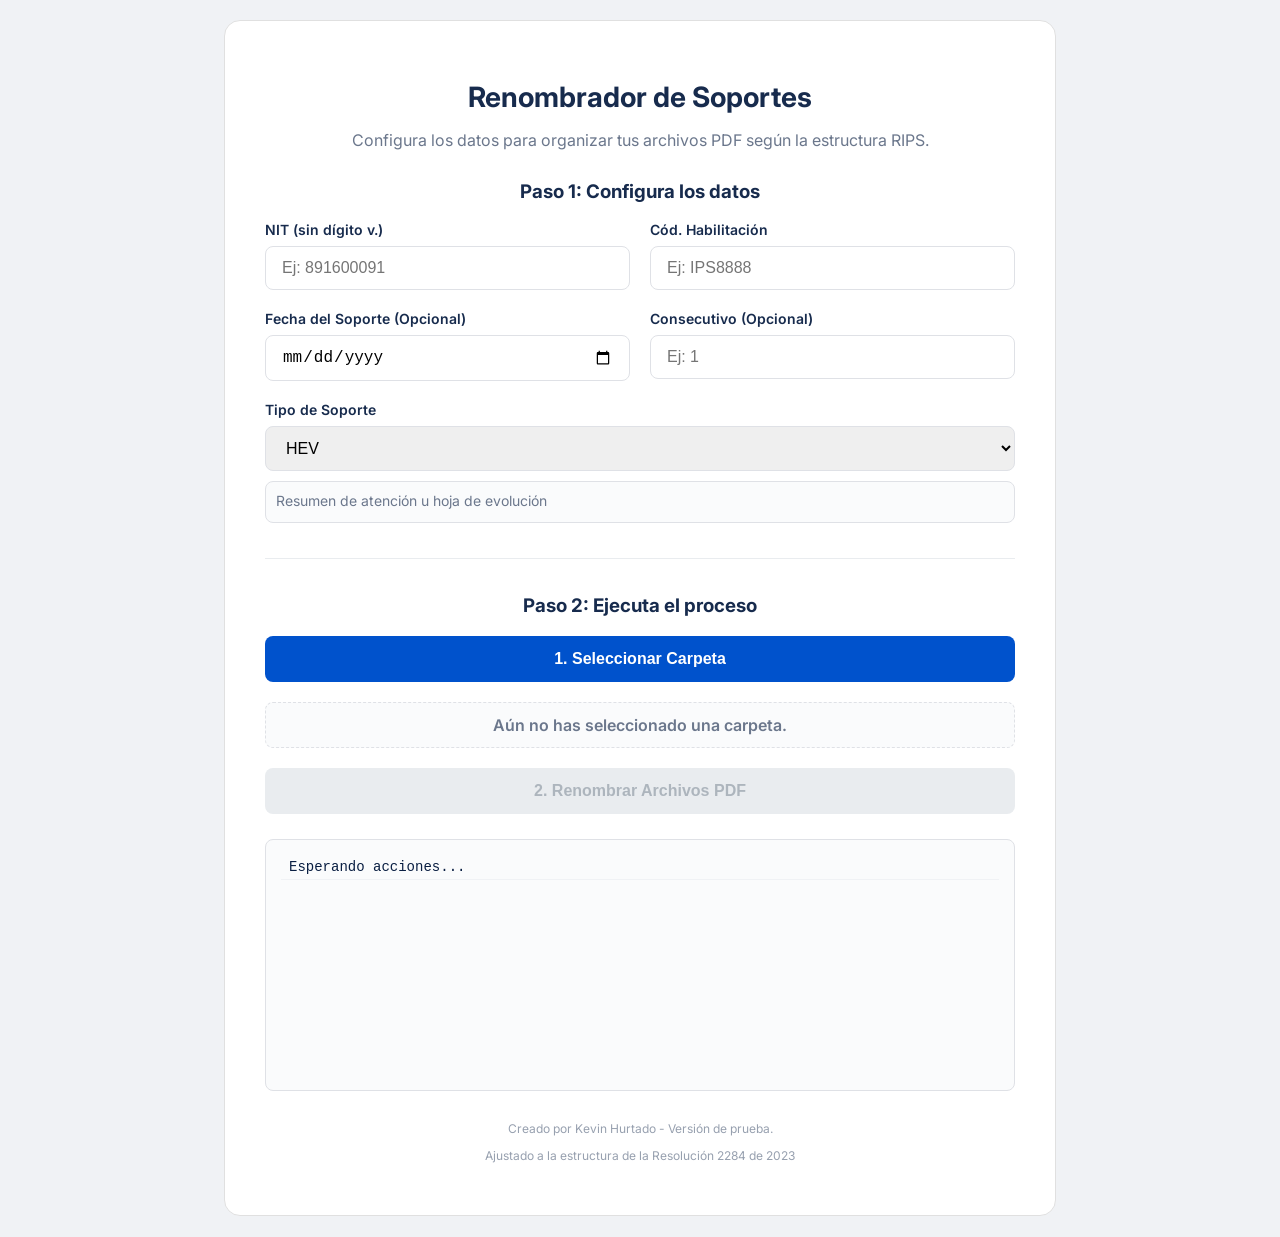
==== index.html @ 8479b492 "Update and rename renombrador-PDF.html to index.html" ====
<!DOCTYPE html>
<html lang="es">
<head>
    <meta charset="UTF-8">
    <meta name="viewport" content="width=device-width, initial-scale=1.0">
    <title>Renombrador de Soportes RIPS</title>
    <link rel="preconnect" href="https://fonts.googleapis.com">
    <link rel="preconnect" href="https://fonts.gstatic.com" crossorigin>
    <link href="https://fonts.googleapis.com/css2?family=Inter:wght@400;500;600;700&display=swap" rel="stylesheet">
    <style>
        :root {
            --bg-color: #f0f2f5;
            --container-bg: #ffffff;
            --primary-blue: #0052cc;
            --primary-blue-hover: #0041a3;
            --primary-green: #00875a;
            --primary-green-hover: #006644;
            --text-primary: #172b4d;
            --text-secondary: #6b778c;
            --border-color: #dfe1e6;
            --shadow: 0px 10px D30px -5px rgba(0, 0, 0, 0.07);
        }

        body {
            font-family: 'Inter', -apple-system, BlinkMacSystemFont, "Segoe UI", Roboto, Helvetica, Arial, sans-serif;
            background-color: var(--bg-color);
            color: var(--text-primary);
            display: flex;
            justify-content: center;
            align-items: center;
            min-height: 100vh;
            margin: 0;
            padding: 20px;
            box-sizing: border-box;
        }

        .container {
            background-color: var(--container-bg);
            padding: 40px;
            border-radius: 16px;
            box-shadow: var(--shadow);
            width: 100%;
            max-width: 750px;
            text-align: center;
            border: 1px solid #e0e0e0;
        }

        .header h1 {
            font-size: 28px;
            font-weight: 700;
            color: var(--text-primary);
            margin-bottom: 8px;
        }

        .header p {
            color: var(--text-secondary);
            margin-bottom: 30px;
            font-size: 16px;
        }

        .config-grid {
            display: grid;
            grid-template-columns: repeat(auto-fit, minmax(250px, 1fr));
            gap: 20px;
            text-align: left;
            margin-bottom: 20px;
        }

        label {
            font-weight: 600;
            margin-bottom: 8px;
            display: block;
            font-size: 14px;
        }

        .input-field, select {
            padding: 12px 16px;
            font-size: 16px;
            border-radius: 8px;
            border: 1px solid var(--border-color);
            width: 100%;
            box-sizing: border-box;
            transition: border-color 0.2s, box-shadow 0.2s;
        }

        .input-field:focus, select:focus {
            outline: none;
            border-color: var(--primary-blue);
            box-shadow: 0 0 0 3px rgba(0, 82, 204, 0.2);
        }

        /* --- Nuevo Estilo para la Descripción del Prefijo --- */
        .prefix-description {
            font-size: 14px;
            color: var(--text-secondary);
            background-color: #fafbfc;
            border: 1px solid var(--border-color);
            padding: 10px;
            border-radius: 8px;
            margin-top: 10px;
            text-align: left;
            min-height: 20px;
        }

        .button {
            padding: 14px 20px;
            font-size: 16px;
            font-weight: 600;
            border: none;
            border-radius: 8px;
            cursor: pointer;
            transition: background-color 0.2s, transform 0.1s;
            width: 100%;
            box-sizing: border-box;
        }
        
        .button:active {
            transform: scale(0.98);
        }

        .button-primary { background-color: var(--primary-blue); color: white; }
        .button-primary:hover { background-color: var(--primary-blue-hover); }
        .button-secondary { background-color: var(--primary-green); color: white; }
        .button-secondary:hover { background-color: var(--primary-green-hover); }
        .button:disabled { background-color: #e9ecef; color: #adb5bd; cursor: not-allowed; }

        #log-container {
            margin-top: 25px;
            padding: 15px;
            background-color: #fafbfc;
            border-radius: 8px;
            text-align: left;
            height: 220px;
            overflow-y: auto;
            font-family: 'SF Mono', 'Courier New', Courier, monospace;
            font-size: 14px;
            border: 1px solid var(--border-color);
        }
        
        .log-entry { padding: 4px 8px; border-bottom: 1px solid #f0f2f5; }
        .log-success { color: #006644; font-weight: 600; }
        .log-error { color: #bf2600; font-weight: 600; }
        .log-info { color: #091e42; }

        .folder-status {
            font-weight: 600;
            color: var(--text-secondary);
            margin: 20px 0;
            padding: 12px;
            border-radius: 8px;
            background-color: #fafbfc;
            border: 1px dashed var(--border-color);
            transition: all 0.3s;
        }

        hr { border: none; border-top: 1px solid #e9ecef; margin: 35px 0; }

        footer {
            margin-top: 30px;
            font-size: 12px;
            color: #97a0af;
        }
    </style>
</head>
<body>

    <div class="container">
        <header class="header">
            <h1>Renombrador de Soportes</h1>
            <p>Configura los datos para organizar tus archivos PDF según la estructura RIPS.</p>
        </header>

        <h3>Paso 1: Configura los datos</h3>
        <div class="config-grid">
            <div>
                <label for="nit-input">NIT (sin dígito v.)</label>
                <input type="text" id="nit-input" class="input-field" placeholder="Ej: 891600091">
            </div>
            <div>
                <label for="codigo-input">Cód. Habilitación</label>
                <input type="text" id="codigo-input" class="input-field" placeholder="Ej: IPS8888">
            </div>
             <div>
                <label for="fecha-input">Fecha del Soporte (Opcional)</label>
                <input type="date" id="fecha-input" class="input-field">
            </div>
            <div>
                <label for="consecutivo-input">Consecutivo (Opcional)</label>
                <input type="number" id="consecutivo-input" class="input-field" placeholder="Ej: 1" min="1">
            </div>
        </div>
        <div>
            <label for="prefix-select" style="text-align: left;">Tipo de Soporte</label>
            <select id="prefix-select">
                <option value="HEV" title="Resumen de atención u hoja de evolución">HEV</option>
                <option value="EPI" title="Epicrisis">EPI</option>
                <option value="PDX" title="Resultado de los procedimientos de apoyo diagnóstico">PDX</option>
                <option value="DQX" title="Descripción quirúrgica">DQX</option>
                <option value="RAN" title="Registro de anestesia">RAN</option>
                <option value="CRC" title="Comprobante de recibido del usuario">CRC</option>
                <option value="TAP" title="Traslado asistencial Pacientes">TAP</option>
                <option value="TNA" title="Transporte no asistencial ambulatorio de la persona">TNA</option>
                <option value="FAT" title="Factura de venta por el cobro a la aseguradora SOAT o la ADRES">FAT</option>
                <option value="FMO" title="Factura de venta del material de osteosíntesis">FMO</option>
                <option value="OPF" title="Orden o prescripción facultativa">OPF</option>
                <option value="LDP" title="Lista de precios">LDP</option>
                <option value="HAU" title="Hoja atención de urgencia">HAU</option>
                <option value="HAO" title="Hoja atención odontológica">HAO</option>
                <option value="HAM" title="Hoja de administración de medicamentos">HAM</option>
                <option value="PDE" title="Evidencia del envío del trámite respectivo">PDE</option>
            </select>
            <p id="prefix-description" class="prefix-description"></p>
        </div>

        <hr>

        <h3>Paso 2: Ejecuta el proceso</h3>
        <button id="select-folder-btn" class="button button-primary">1. Seleccionar Carpeta</button>
        <p id="folder-status" class="folder-status">Aún no has seleccionado una carpeta.</p>
        <button id="rename-btn" class="button button-secondary" disabled>2. Renombrar Archivos PDF</button>
        
        <div id="log-container">
            <div class="log-entry log-info">Esperando acciones...</div>
        </div>

        <footer>
            Creado por Kevin Hurtado - Versión de prueba.
	    <P>Ajustado a la estructura de la Resolución 2284 de 2023</p>
        </footer>
    </div>

    <script>
        const selectFolderBtn = document.getElementById('select-folder-btn');
        const renameBtn = document.getElementById('rename-btn');
        const prefixSelect = document.getElementById('prefix-select');
        const nitInput = document.getElementById('nit-input');
        const codigoInput = document.getElementById('codigo-input');
        const fechaInput = document.getElementById('fecha-input');
        const consecutivoInput = document.getElementById('consecutivo-input');
        const logContainer = document.getElementById('log-container');
        const folderStatus = document.getElementById('folder-status');
        // --- Nueva constante para la descripción ---
        const prefixDescription = document.getElementById('prefix-description');

        let directoryHandle = null;
        
        // --- Nueva función para actualizar la descripción ---
        function updateDescription() {
            const selectedOption = prefixSelect.options[prefixSelect.selectedIndex];
            prefixDescription.textContent = selectedOption.title || 'Selecciona un tipo de soporte.';
        }

        // --- Event Listeners ---
        document.addEventListener('DOMContentLoaded', updateDescription);
        prefixSelect.addEventListener('change', updateDescription);

        function logMessage(message, type = 'info') {
            const entry = document.createElement('div');
            entry.innerHTML = `[${new Date().toLocaleTimeString()}] ${message}`; // Se usa innerHTML para iconos
            entry.classList.add('log-entry', `log-${type}`);
            logContainer.appendChild(entry);
            logContainer.scrollTop = logContainer.scrollHeight;
        }

        selectFolderBtn.addEventListener('click', async () => {
            try {
                if (typeof window.showDirectoryPicker !== 'function') {
                    throw new Error('Función no soportada. Usa un navegador moderno y ejecuta desde un servidor local (localhost).');
                }
                directoryHandle = await window.showDirectoryPicker();
                const permissionStatus = await directoryHandle.requestPermission({ mode: 'readwrite' });

                if (permissionStatus === 'granted') {
                    folderStatus.textContent = `Carpeta seleccionada: "${directoryHandle.name}"`;
                    folderStatus.style.color = '#00875a';
                    folderStatus.style.borderColor = '#00875a';
                    folderStatus.style.backgroundColor = '#e6fffa';
                    renameBtn.disabled = false;
                    logMessage(`Permiso concedido para la carpeta: ${directoryHandle.name}`, 'success');
                } else {
                    throw new Error('Permiso denegado por el usuario.');
                }
            } catch (error) {
                directoryHandle = null;
                renameBtn.disabled = true;
                folderStatus.textContent = 'No se seleccionó carpeta o se denegaron los permisos.';
                folderStatus.style.color = '#bf2600';
                folderStatus.style.borderColor = '#bf2600';
                folderStatus.style.backgroundColor = '#fffae6';
                logMessage(`Error: ${error.message}`, 'error');
            }
        });

        renameBtn.addEventListener('click', async () => {
            if (!directoryHandle) {
                logMessage('Error: Debes seleccionar una carpeta primero.', 'error');
                return;
            }

            const prefix = prefixSelect.value;
            const nit = nitInput.value;
            const codigo = codigoInput.value;

            if (!prefix || !nit || !codigo) {
                logMessage('Error: Los campos NIT, Cód. Habilitación y Tipo de Soporte son obligatorios.', 'error');
                return;
            }

            const fecha = fechaInput.value;
            const fechaFormateada = fecha ? `_${fecha.replace(/-/g, '')}` : '';
            const consecutivo = consecutivoInput.value ? `_${consecutivoInput.value.padStart(3, '0')}` : '';
            const fullPrefix = `${prefix}_${nit}_${codigo}${fechaFormateada}${consecutivo}_`;
            
            renameBtn.disabled = true;
            logMessage(`Iniciando proceso con la estructura: ${fullPrefix}`, 'info');
            let filesRenamed = 0;

            try {
                for await (const entry of directoryHandle.values()) {
                    if (entry.kind === 'file' && entry.name.toLowerCase().endsWith('.pdf')) {
                        
                        if (entry.name.startsWith(prefix) && entry.name.includes(`_${nit}_`)) {
                             logMessage(`Saltando (posiblemente ya renombrado): ${entry.name}`, 'info');
                            continue;
                        }

                        const newName = `${fullPrefix}${entry.name}`;
                        
                        try {
                            const file = await entry.getFile();
                            const newFileHandle = await directoryHandle.getFileHandle(newName, { create: true });
                            const writable = await newFileHandle.createWritable();
                            await writable.write(file);
                            await writable.close();

                            await directoryHandle.removeEntry(entry.name);
                            
                            logMessage(`Éxito: '${entry.name}' -> '${newName}'`, 'success');
                            filesRenamed++;

                        } catch (fileError) {
                            logMessage(`Error al renombrar '${entry.name}': ${fileError.message}`, 'error');
                        }
                    }
                }
            } catch (error) {
                logMessage(`Ocurrió un error general: ${error.message}`, 'error');
            } finally {
                logMessage(`Proceso finalizado. Se renombraron ${filesRenamed} archivos.`, 'info');
                // --- Mensaje final para abrir la carpeta ---
                if (directoryHandle) {
                    logMessage(`<b>✅ ¡Listo! Ya puedes revisar la carpeta "${directoryHandle.name}" en tu explorador de archivos.</b>`, 'success');
                }
                renameBtn.disabled = false;
            }
        });
    </script>

</body>
</html>
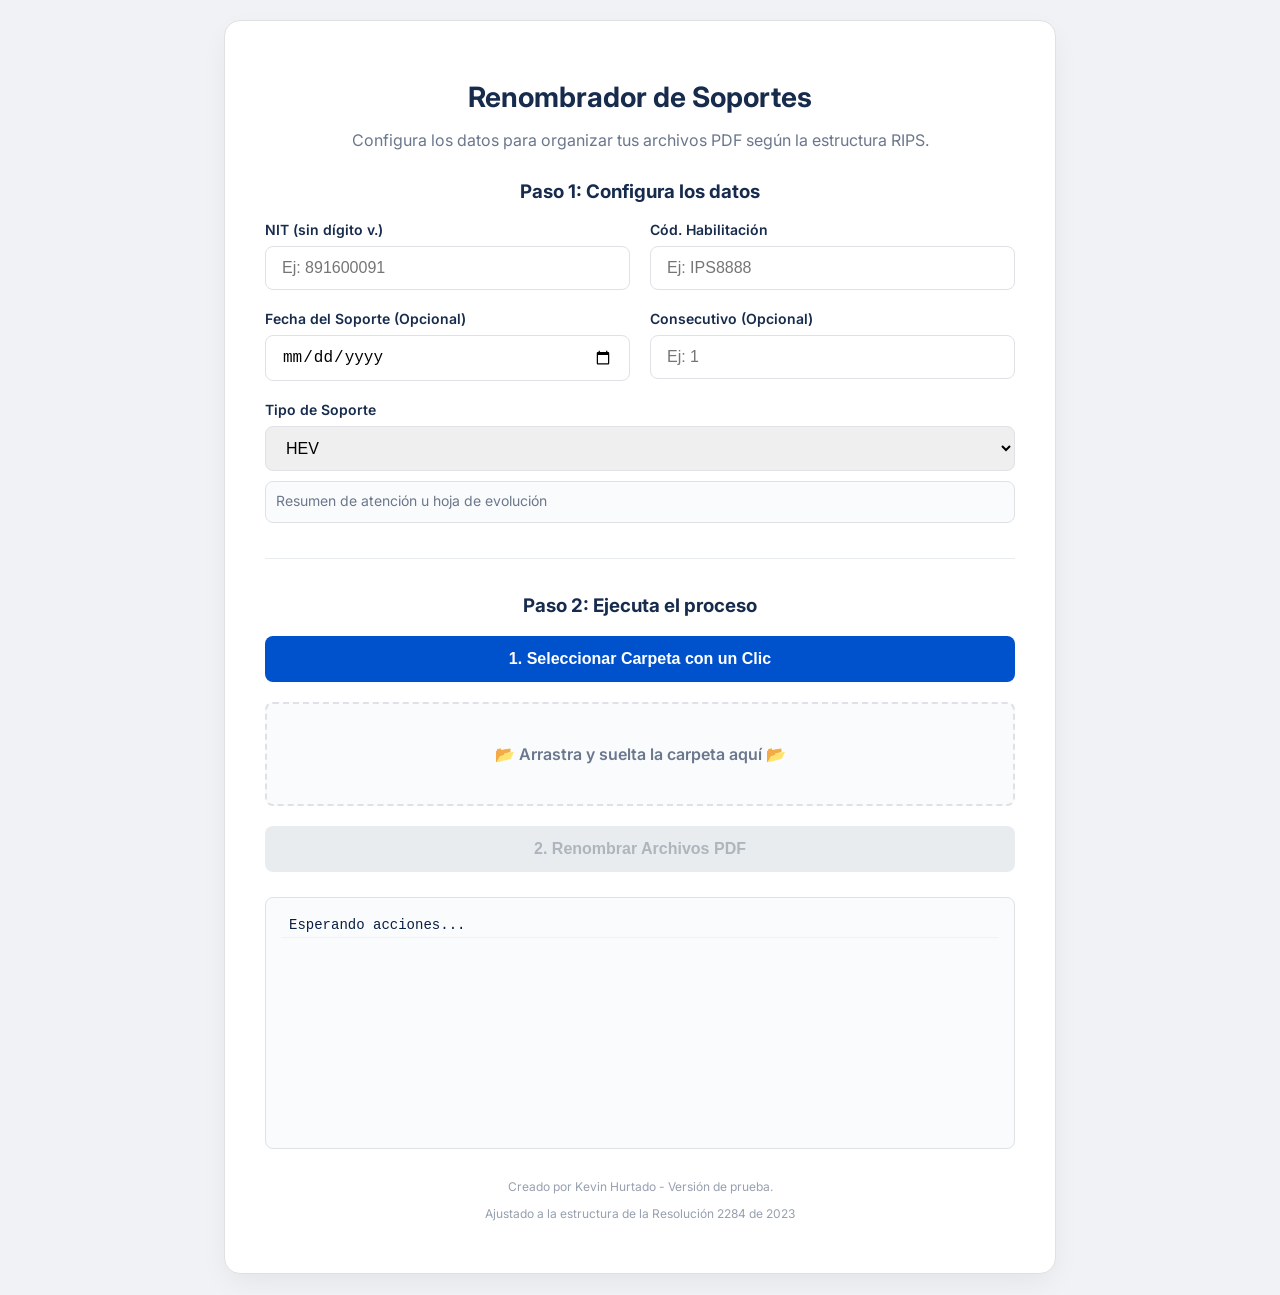
==== commit 1a270040: "Update index.html" ====
--- a/index.html
+++ b/index.html
@@ -18,7 +18,7 @@
             --text-primary: #172b4d;
             --text-secondary: #6b778c;
             --border-color: #dfe1e6;
-            --shadow: 0px 10px D30px -5px rgba(0, 0, 0, 0.07);
+            --shadow: 0px 10px 30px -5px rgba(0, 0, 0, 0.07);
         }
 
         body {
@@ -89,7 +89,6 @@
             box-shadow: 0 0 0 3px rgba(0, 82, 204, 0.2);
         }
 
-        /* --- Nuevo Estilo para la Descripción del Prefijo --- */
         .prefix-description {
             font-size: 14px;
             color: var(--text-secondary);
@@ -142,15 +141,23 @@
         .log-error { color: #bf2600; font-weight: 600; }
         .log-info { color: #091e42; }
 
-        .folder-status {
+        /* --- ✨ NUEVOS ESTILOS PARA LA ZONA DE "ARRASTRAR Y SOLTAR" --- */
+        #drop-zone {
             font-weight: 600;
             color: var(--text-secondary);
             margin: 20px 0;
-            padding: 12px;
+            padding: 40px 20px; /* Aumentamos el padding para hacerla más grande */
             border-radius: 8px;
             background-color: #fafbfc;
-            border: 1px dashed var(--border-color);
-            transition: all 0.3s;
+            border: 2px dashed var(--border-color);
+            transition: all 0.3s ease;
+            cursor: pointer;
+        }
+
+        #drop-zone.drag-over {
+            border-color: var(--primary-blue);
+            background-color: #e9f2ff;
+            color: var(--primary-blue);
         }
 
         hr { border: none; border-top: 1px solid #e9ecef; margin: 35px 0; }
@@ -215,8 +222,9 @@
         <hr>
 
         <h3>Paso 2: Ejecuta el proceso</h3>
-        <button id="select-folder-btn" class="button button-primary">1. Seleccionar Carpeta</button>
-        <p id="folder-status" class="folder-status">Aún no has seleccionado una carpeta.</p>
+        
+        <button id="select-folder-btn" class="button button-primary">1. Seleccionar Carpeta con un Clic</button>
+        <div id="drop-zone">📂 Arrastra y suelta la carpeta aquí 📂</div>
         <button id="rename-btn" class="button button-secondary" disabled>2. Renombrar Archivos PDF</button>
         
         <div id="log-container">
@@ -238,43 +246,45 @@
         const fechaInput = document.getElementById('fecha-input');
         const consecutivoInput = document.getElementById('consecutivo-input');
         const logContainer = document.getElementById('log-container');
-        const folderStatus = document.getElementById('folder-status');
-        // --- Nueva constante para la descripción ---
         const prefixDescription = document.getElementById('prefix-description');
+        
+        // --- ✨ NUEVA REFERENCIA AL ELEMENTO "DROP ZONE" ---
+        const dropZone = document.getElementById('drop-zone');
 
         let directoryHandle = null;
         
-        // --- Nueva función para actualizar la descripción ---
         function updateDescription() {
             const selectedOption = prefixSelect.options[prefixSelect.selectedIndex];
             prefixDescription.textContent = selectedOption.title || 'Selecciona un tipo de soporte.';
         }
 
-        // --- Event Listeners ---
         document.addEventListener('DOMContentLoaded', updateDescription);
         prefixSelect.addEventListener('change', updateDescription);
 
         function logMessage(message, type = 'info') {
             const entry = document.createElement('div');
-            entry.innerHTML = `[${new Date().toLocaleTimeString()}] ${message}`; // Se usa innerHTML para iconos
+            entry.innerHTML = `[${new Date().toLocaleTimeString()}] ${message}`;
             entry.classList.add('log-entry', `log-${type}`);
             logContainer.appendChild(entry);
             logContainer.scrollTop = logContainer.scrollHeight;
         }
 
-        selectFolderBtn.addEventListener('click', async () => {
+        // --- ✨ FUNCIÓN REFACTORIZADA PARA MANEJAR LA CARPETA SELECCIONADA ---
+        // Esta función ahora centraliza la lógica, sin importar si la carpeta
+        // vino de un clic o de arrastrar y soltar.
+        async function handleDirectorySelection(handle) {
             try {
-                if (typeof window.showDirectoryPicker !== 'function') {
-                    throw new Error('Función no soportada. Usa un navegador moderno y ejecuta desde un servidor local (localhost).');
-                }
-                directoryHandle = await window.showDirectoryPicker();
+                if (!handle || handle.kind !== 'directory') {
+                    throw new Error('El elemento seleccionado no es una carpeta válida.');
+                }
+                directoryHandle = handle;
                 const permissionStatus = await directoryHandle.requestPermission({ mode: 'readwrite' });
 
                 if (permissionStatus === 'granted') {
-                    folderStatus.textContent = `Carpeta seleccionada: "${directoryHandle.name}"`;
-                    folderStatus.style.color = '#00875a';
-                    folderStatus.style.borderColor = '#00875a';
-                    folderStatus.style.backgroundColor = '#e6fffa';
+                    dropZone.textContent = `Carpeta seleccionada: "${directoryHandle.name}"`;
+                    dropZone.style.color = '#00875a';
+                    dropZone.style.borderColor = '#00875a';
+                    dropZone.style.backgroundColor = '#e6fffa';
                     renameBtn.disabled = false;
                     logMessage(`Permiso concedido para la carpeta: ${directoryHandle.name}`, 'success');
                 } else {
@@ -283,14 +293,64 @@
             } catch (error) {
                 directoryHandle = null;
                 renameBtn.disabled = true;
-                folderStatus.textContent = 'No se seleccionó carpeta o se denegaron los permisos.';
-                folderStatus.style.color = '#bf2600';
-                folderStatus.style.borderColor = '#bf2600';
-                folderStatus.style.backgroundColor = '#fffae6';
+                dropZone.textContent = '❌ Error: No se pudo procesar la carpeta.';
+                dropZone.style.color = '#bf2600';
+                dropZone.style.borderColor = '#bf2600';
+                dropZone.style.backgroundColor = '#fffae6';
                 logMessage(`Error: ${error.message}`, 'error');
             }
+        }
+
+        // --- Event Listener para el botón de selección (simplificado) ---
+        selectFolderBtn.addEventListener('click', async () => {
+            try {
+                if (typeof window.showDirectoryPicker !== 'function') {
+                    throw new Error('Función no soportada. Usa un navegador moderno.');
+                }
+                const handle = await window.showDirectoryPicker();
+                await handleDirectorySelection(handle); // Llama a la nueva función centralizada
+            } catch (error) {
+                // El usuario cerró la ventana de selección, no es un error grave.
+                if (error.name !== 'AbortError') {
+                    logMessage(`Error al seleccionar carpeta: ${error.message}`, 'error');
+                }
+            }
         });
 
+        // --- ✨ NUEVOS EVENT LISTENERS PARA "DRAG AND DROP" ---
+        
+        // 1. Previene el comportamiento por defecto del navegador al arrastrar algo sobre la zona.
+        dropZone.addEventListener('dragover', (event) => {
+            event.preventDefault();
+            dropZone.classList.add('drag-over');
+        });
+
+        // 2. Remueve el estilo visual cuando el elemento arrastrado sale de la zona.
+        dropZone.addEventListener('dragleave', () => {
+            dropZone.classList.remove('drag-over');
+        });
+
+        // 3. El evento principal: se dispara cuando el usuario suelta la carpeta.
+        dropZone.addEventListener('drop', async (event) => {
+            event.preventDefault();
+            dropZone.classList.remove('drag-over');
+            
+            // DataTransferItemList contiene los archivos/carpetas arrastrados
+            const items = event.dataTransfer.items;
+            if (items && items.length > 0) {
+                // Buscamos el primer elemento que sea una carpeta
+                for (const item of items) {
+                    const handle = await item.getAsFileSystemHandle();
+                    if (handle && handle.kind === 'directory') {
+                        await handleDirectorySelection(handle); // Usamos la misma función centralizada
+                        return; // Salimos del bucle una vez encontrada la carpeta
+                    }
+                }
+                 logMessage('Error: Por favor, arrastra solo una carpeta, no archivos.', 'error');
+            }
+        });
+
+        // --- El resto del código para renombrar permanece igual ---
         renameBtn.addEventListener('click', async () => {
             if (!directoryHandle) {
                 logMessage('Error: Debes seleccionar una carpeta primero.', 'error');
@@ -347,7 +407,6 @@
                 logMessage(`Ocurrió un error general: ${error.message}`, 'error');
             } finally {
                 logMessage(`Proceso finalizado. Se renombraron ${filesRenamed} archivos.`, 'info');
-                // --- Mensaje final para abrir la carpeta ---
                 if (directoryHandle) {
                     logMessage(`<b>✅ ¡Listo! Ya puedes revisar la carpeta "${directoryHandle.name}" en tu explorador de archivos.</b>`, 'success');
                 }
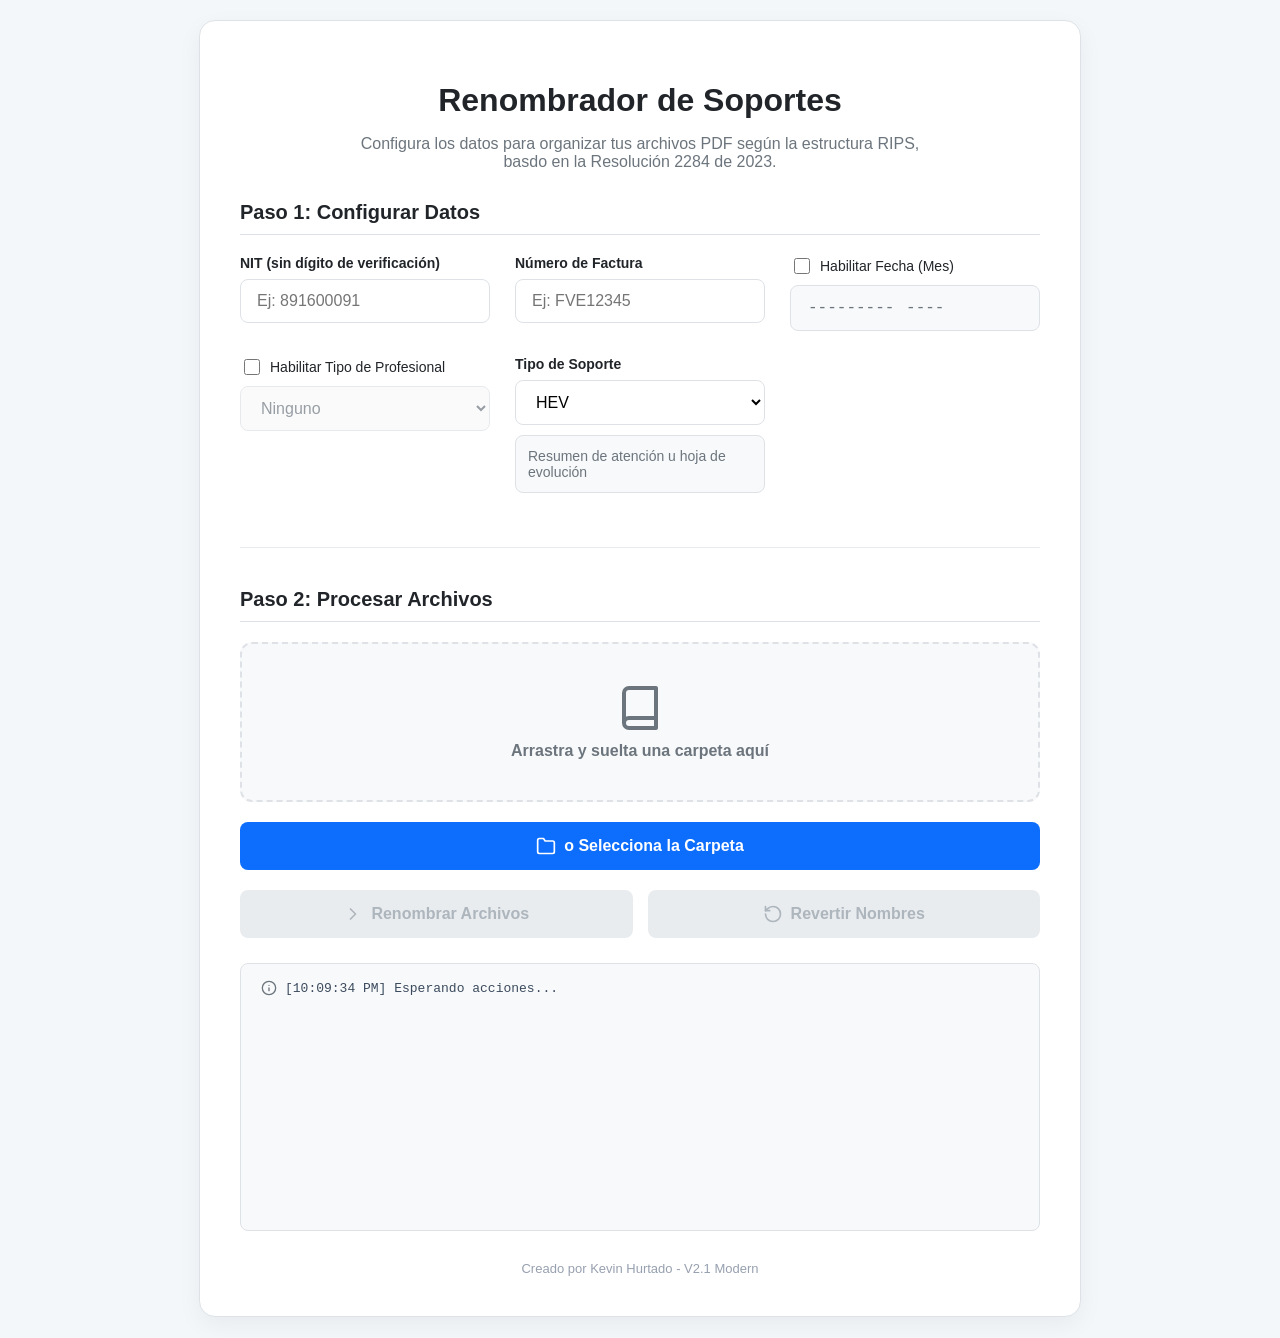
==== commit c3f64aa7: "Update and rename index.HTML to index.html" ====
--- a/index.html
+++ b/index.html
@@ -3,26 +3,26 @@
 <head>
     <meta charset="UTF-8">
     <meta name="viewport" content="width=device-width, initial-scale=1.0">
-    <title>Renombrador de Soportes RIPS</title>
-    <link rel="preconnect" href="https://fonts.googleapis.com">
-    <link rel="preconnect" href="https://fonts.gstatic.com" crossorigin>
-    <link href="https://fonts.googleapis.com/css2?family=Inter:wght@400;500;600;700&display=swap" rel="stylesheet">
+    <title>Renombrador y Reversor de Soportes RIPS</title>
     <style>
         :root {
-            --bg-color: #f0f2f5;
+            --bg-color: #f4f7fa;
             --container-bg: #ffffff;
-            --primary-blue: #0052cc;
-            --primary-blue-hover: #0041a3;
-            --primary-green: #00875a;
-            --primary-green-hover: #006644;
-            --text-primary: #172b4d;
-            --text-secondary: #6b778c;
-            --border-color: #dfe1e6;
-            --shadow: 0px 10px 30px -5px rgba(0, 0, 0, 0.07);
+            --primary-blue: #0d6efd;
+            --primary-blue-hover: #0b5ed7;
+            --primary-green: #198754;
+            --primary-green-hover: #157347;
+            --primary-red: #dc3545;
+            --primary-red-hover: #bb2d3b;
+            --text-primary: #212529;
+            --text-secondary: #6c757d;
+            --border-color: #dee2e6;
+            --shadow: 0px 8px 24px rgba(0, 0, 0, 0.05);
+            --font-family: -apple-system, BlinkMacSystemFont, "Segoe UI", Roboto, Helvetica, Arial, sans-serif;
         }
 
         body {
-            font-family: 'Inter', -apple-system, BlinkMacSystemFont, "Segoe UI", Roboto, Helvetica, Arial, sans-serif;
+            font-family: var(--font-family);
             background-color: var(--bg-color);
             color: var(--text-primary);
             display: flex;
@@ -32,6 +32,8 @@
             margin: 0;
             padding: 20px;
             box-sizing: border-box;
+            -webkit-font-smoothing: antialiased;
+            -moz-osx-font-smoothing: grayscale;
         }
 
         .container {
@@ -40,38 +42,34 @@
             border-radius: 16px;
             box-shadow: var(--shadow);
             width: 100%;
-            max-width: 750px;
-            text-align: center;
-            border: 1px solid #e0e0e0;
-        }
-
-        .header h1 {
-            font-size: 28px;
-            font-weight: 700;
-            color: var(--text-primary);
-            margin-bottom: 8px;
-        }
-
-        .header p {
-            color: var(--text-secondary);
-            margin-bottom: 30px;
-            font-size: 16px;
+            max-width: 800px;
+            border: 1px solid var(--border-color);
+        }
+
+        .header { text-align: center; margin-bottom: 30px; }
+        .header h1 { font-size: 32px; font-weight: 700; color: var(--text-primary); margin-bottom: 8px; }
+        .header p { color: var(--text-secondary); margin-bottom: 0; font-size: 16px; max-width: 600px; margin-left: auto; margin-right: auto; }
+        
+        .section-title {
+            font-size: 20px;
+            font-weight: 600;
+            margin-bottom: 20px;
+            text-align: left;
+            border-bottom: 1px solid var(--border-color);
+            padding-bottom: 10px;
         }
 
         .config-grid {
             display: grid;
             grid-template-columns: repeat(auto-fit, minmax(250px, 1fr));
-            gap: 20px;
+            gap: 25px;
             text-align: left;
-            margin-bottom: 20px;
-        }
-
-        label {
-            font-weight: 600;
-            margin-bottom: 8px;
-            display: block;
-            font-size: 14px;
-        }
+            margin-bottom: 25px;
+        }
+
+        label { font-weight: 600; margin-bottom: 8px; display: block; font-size: 14px; }
+        .checkbox-label { display: flex; align-items: center; font-weight: 500; margin-bottom: 8px; cursor: pointer; }
+        .checkbox-label input { margin-right: 10px; width: 16px; height: 16px; }
 
         .input-field, select {
             padding: 12px 16px;
@@ -81,92 +79,72 @@
             width: 100%;
             box-sizing: border-box;
             transition: border-color 0.2s, box-shadow 0.2s;
+            background-color: #fff;
         }
 
         .input-field:focus, select:focus {
             outline: none;
             border-color: var(--primary-blue);
-            box-shadow: 0 0 0 3px rgba(0, 82, 204, 0.2);
-        }
+            box-shadow: 0 0 0 4px rgba(13, 110, 253, 0.15);
+        }
+        
+        input:disabled, select:disabled { background-color: #f8f9fa; cursor: not-allowed; color: var(--text-secondary); }
 
         .prefix-description {
-            font-size: 14px;
-            color: var(--text-secondary);
-            background-color: #fafbfc;
-            border: 1px solid var(--border-color);
-            padding: 10px;
-            border-radius: 8px;
-            margin-top: 10px;
-            text-align: left;
-            min-height: 20px;
-        }
-
+            font-size: 14px; color: var(--text-secondary); background-color: #f8f9fa;
+            border: 1px solid var(--border-color); padding: 12px; border-radius: 8px;
+            margin-top: 10px; text-align: left; min-height: 20px;
+        }
+
+        .button-group { display: grid; grid-template-columns: 1fr 1fr; gap: 15px; margin-top: 20px; }
         .button {
-            padding: 14px 20px;
-            font-size: 16px;
-            font-weight: 600;
-            border: none;
-            border-radius: 8px;
-            cursor: pointer;
-            transition: background-color 0.2s, transform 0.1s;
-            width: 100%;
-            box-sizing: border-box;
-        }
-        
-        .button:active {
-            transform: scale(0.98);
-        }
-
+            display: inline-flex;
+            align-items: center;
+            justify-content: center;
+            gap: 8px;
+            padding: 14px 20px; font-size: 16px; font-weight: 600; border: none;
+            border-radius: 8px; cursor: pointer; transition: all 0.2s ease-in-out;
+            width: 100%; box-sizing: border-box;
+        }
+        .button:active { transform: scale(0.97); }
         .button-primary { background-color: var(--primary-blue); color: white; }
-        .button-primary:hover { background-color: var(--primary-blue-hover); }
+        .button-primary:hover { background-color: var(--primary-blue-hover); box-shadow: 0 4px 12px rgba(13, 110, 253, 0.2); }
         .button-secondary { background-color: var(--primary-green); color: white; }
-        .button-secondary:hover { background-color: var(--primary-green-hover); }
-        .button:disabled { background-color: #e9ecef; color: #adb5bd; cursor: not-allowed; }
+        .button-secondary:hover { background-color: var(--primary-green-hover); box-shadow: 0 4px 12px rgba(25, 135, 84, 0.2); }
+        .button-danger { background-color: var(--primary-red); color: white; }
+        .button-danger:hover { background-color: var(--primary-red-hover); box-shadow: 0 4px 12px rgba(220, 53, 69, 0.2); }
+        .button:disabled { background-color: #e9ecef; color: #adb5bd; cursor: not-allowed; box-shadow: none; }
+        .button svg { width: 20px; height: 20px; }
 
         #log-container {
-            margin-top: 25px;
-            padding: 15px;
-            background-color: #fafbfc;
-            border-radius: 8px;
-            text-align: left;
-            height: 220px;
-            overflow-y: auto;
-            font-family: 'SF Mono', 'Courier New', Courier, monospace;
-            font-size: 14px;
-            border: 1px solid var(--border-color);
-        }
-        
-        .log-entry { padding: 4px 8px; border-bottom: 1px solid #f0f2f5; }
-        .log-success { color: #006644; font-weight: 600; }
-        .log-error { color: #bf2600; font-weight: 600; }
-        .log-info { color: #091e42; }
-
-        /* --- ✨ NUEVOS ESTILOS PARA LA ZONA DE "ARRASTRAR Y SOLTAR" --- */
+            margin-top: 25px; padding: 8px; background-color: #f8f9fa; border-radius: 8px;
+            text-align: left; height: 250px; overflow-y: auto; font-family: 'SF Mono', 'Courier New', monospace;
+            font-size: 13px; border: 1px solid var(--border-color);
+        }
+        
+        .log-entry { 
+            display: flex; align-items: center; gap: 8px;
+            padding: 8px 12px; border-bottom: 1px solid #e9ecef; 
+        }
+        .log-entry:last-child { border-bottom: none; }
+        .log-icon { width: 16px; height: 16px; flex-shrink: 0; }
+        .log-success { color: #146c43; }
+        .log-error { color: #b02a37; }
+        .log-info { color: #3b4a5d; }
+
         #drop-zone {
-            font-weight: 600;
-            color: var(--text-secondary);
-            margin: 20px 0;
-            padding: 40px 20px; /* Aumentamos el padding para hacerla más grande */
-            border-radius: 8px;
-            background-color: #fafbfc;
-            border: 2px dashed var(--border-color);
-            transition: all 0.3s ease;
-            cursor: pointer;
-        }
-
-        #drop-zone.drag-over {
-            border-color: var(--primary-blue);
-            background-color: #e9f2ff;
-            color: var(--primary-blue);
-        }
-
-        hr { border: none; border-top: 1px solid #e9ecef; margin: 35px 0; }
-
-        footer {
-            margin-top: 30px;
-            font-size: 12px;
-            color: #97a0af;
-        }
+            display: flex; flex-direction: column; align-items: center; justify-content: center; gap: 10px;
+            font-weight: 600; color: var(--text-secondary); margin: 20px 0; padding: 40px 20px;
+            border-radius: 12px; background-color: #f8f9fa; border: 2px dashed var(--border-color);
+            transition: all 0.3s ease; cursor: pointer; text-align: center;
+        }
+        #drop-zone.drag-over { border-color: var(--primary-blue); background-color: #e9f2ff; color: var(--primary-blue); }
+        #drop-zone svg { width: 48px; height: 48px; transition: transform 0.3s ease; }
+        #drop-zone.drag-over svg { transform: scale(1.1); }
+        .drop-zone-success { border-color: var(--primary-green) !important; color: var(--primary-green) !important; background-color: #e8f3ee !important; }
+
+        hr { border: none; border-top: 1px solid #e9ecef; margin: 40px 0; }
+        footer { margin-top: 30px; font-size: 13px; color: #97a0af; text-align: center; }
     </style>
 </head>
 <body>
@@ -174,245 +152,287 @@
     <div class="container">
         <header class="header">
             <h1>Renombrador de Soportes</h1>
-            <p>Configura los datos para organizar tus archivos PDF según la estructura RIPS.</p>
+            <p>Configura los datos para organizar tus archivos PDF según la estructura RIPS, basdo en la Resolución 2284 de 2023.</p>
         </header>
 
-        <h3>Paso 1: Configura los datos</h3>
+        <h3 class="section-title">Paso 1: Configurar Datos</h3>
         <div class="config-grid">
             <div>
-                <label for="nit-input">NIT (sin dígito v.)</label>
+                <label for="nit-input">NIT (sin dígito de verificación)</label>
                 <input type="text" id="nit-input" class="input-field" placeholder="Ej: 891600091">
             </div>
             <div>
-                <label for="codigo-input">Cód. Habilitación</label>
-                <input type="text" id="codigo-input" class="input-field" placeholder="Ej: IPS8888">
+                <label for="codigo-input">Número de Factura</label>
+                <input type="text" id="codigo-input" class="input-field" placeholder="Ej: FVE12345">
             </div>
              <div>
-                <label for="fecha-input">Fecha del Soporte (Opcional)</label>
-                <input type="date" id="fecha-input" class="input-field">
+                <label class="checkbox-label">
+                    <input type="checkbox" id="enable-fecha-checkbox"> Habilitar Fecha (Mes)
+                </label>
+                <input type="month" id="fecha-input" class="input-field" disabled>
             </div>
             <div>
-                <label for="consecutivo-input">Consecutivo (Opcional)</label>
-                <input type="number" id="consecutivo-input" class="input-field" placeholder="Ej: 1" min="1">
+                <label class="checkbox-label">
+                    <input type="checkbox" id="enable-profesional-checkbox"> Habilitar Tipo de Profesional
+                </label>
+                <select id="tipo-profesional-input" class="input-field" disabled>
+                    <option value="">Ninguno</option>
+                    <option value="MED">MED (Médico)</option>
+                    <option value="ENF">ENF (Enfermera)</option>
+                    <option value="PED">PED (Pediatría)</option>
+                </select>
+            </div>
+            <div>
+                <label for="prefix-select">Tipo de Soporte</label>
+                <select id="prefix-select" class="input-field">
+                    <option value="HEV" title="Resumen de atención u hoja de evolución">HEV</option>
+                    <option value="EPI" title="Epicrisis">EPI</option>
+                    <option value="PDX" title="Resultado de los procedimientos de apoyo diagnóstico">PDX</option>
+                    <option value="DQX" title="Descripción quirúrgica">DQX</option>
+                    <option value="RAN" title="Registro de anestesia">RAN</option>
+                    <option value="CRC" title="Comprobante de recibido del usuario">CRC</option>
+                    <option value="TAP" title="Traslado asistencial Pacientes">TAP</option>
+                    <option value="TNA" title="Transporte no asistencial ambulatorio de la persona">TNA</option>
+                    <option value="FAT" title="Factura de venta por el cobro a la aseguradora SOAT o la ADRES">FAT</option>
+                    <option value="FMO" title="Factura de venta del material de osteosíntesis">FMO</option>
+                    <option value="OPF" title="Orden o prescripción facultativa">OPF</option>
+                    <option value="LDP" title="Lista de precios">LDP</option>
+                    <option value="HAU" title="Hoja atención de urgencia">HAU</option>
+                    <option value="HAO" title="Hoja atención odontológica">HAO</option>
+                    <option value="HAM" title="Hoja de administración de medicamentos">HAM</option>
+                    <option value="PDE" title="Evidencia del envío del trámite respectivo">PDE</option>
+                </select>
+                <p id="prefix-description" class="prefix-description"></p>
             </div>
         </div>
-        <div>
-            <label for="prefix-select" style="text-align: left;">Tipo de Soporte</label>
-            <select id="prefix-select">
-                <option value="HEV" title="Resumen de atención u hoja de evolución">HEV</option>
-                <option value="EPI" title="Epicrisis">EPI</option>
-                <option value="PDX" title="Resultado de los procedimientos de apoyo diagnóstico">PDX</option>
-                <option value="DQX" title="Descripción quirúrgica">DQX</option>
-                <option value="RAN" title="Registro de anestesia">RAN</option>
-                <option value="CRC" title="Comprobante de recibido del usuario">CRC</option>
-                <option value="TAP" title="Traslado asistencial Pacientes">TAP</option>
-                <option value="TNA" title="Transporte no asistencial ambulatorio de la persona">TNA</option>
-                <option value="FAT" title="Factura de venta por el cobro a la aseguradora SOAT o la ADRES">FAT</option>
-                <option value="FMO" title="Factura de venta del material de osteosíntesis">FMO</option>
-                <option value="OPF" title="Orden o prescripción facultativa">OPF</option>
-                <option value="LDP" title="Lista de precios">LDP</option>
-                <option value="HAU" title="Hoja atención de urgencia">HAU</option>
-                <option value="HAO" title="Hoja atención odontológica">HAO</option>
-                <option value="HAM" title="Hoja de administración de medicamentos">HAM</option>
-                <option value="PDE" title="Evidencia del envío del trámite respectivo">PDE</option>
-            </select>
-            <p id="prefix-description" class="prefix-description"></p>
+
+        <hr>
+
+        <h3 class="section-title">Paso 2: Procesar Archivos</h3>
+        
+        <div id="drop-zone">
+            <svg xmlns="http://www.w3.org/2000/svg" width="24" height="24" viewBox="0 0 24 24" fill="none" stroke="currentColor" stroke-width="2" stroke-linecap="round" stroke-linejoin="round"><path d="M4 19.5v-15A2.5 2.5 0 0 1 6.5 2H20v20H6.5a2.5 2.5 0 0 1 0-5H20"></path></svg>
+            <span id="drop-zone-text">Arrastra y suelta una carpeta aquí</span>
         </div>
-
-        <hr>
-
-        <h3>Paso 2: Ejecuta el proceso</h3>
-        
-        <button id="select-folder-btn" class="button button-primary">1. Seleccionar Carpeta con un Clic</button>
-        <div id="drop-zone">📂 Arrastra y suelta la carpeta aquí 📂</div>
-        <button id="rename-btn" class="button button-secondary" disabled>2. Renombrar Archivos PDF</button>
-        
-        <div id="log-container">
-            <div class="log-entry log-info">Esperando acciones...</div>
+        
+        <button id="select-folder-btn" class="button button-primary">
+            <svg xmlns="http://www.w3.org/2000/svg" width="24" height="24" viewBox="0 0 24 24" fill="none" stroke="currentColor" stroke-width="2" stroke-linecap="round" stroke-linejoin="round"><path d="M22 19a2 2 0 0 1-2 2H4a2 2 0 0 1-2-2V5a2 2 0 0 1 2-2h5l2 3h9a2 2 0 0 1 2 2z"></path></svg>
+            o Selecciona la Carpeta
+        </button>
+        
+        <div class="button-group">
+            <button id="rename-btn" class="button button-secondary" disabled>
+                <svg xmlns="http://www.w3.org/2000/svg" width="24" height="24" viewBox="0 0 24 24" fill="none" stroke="currentColor" stroke-width="2" stroke-linecap="round" stroke-linejoin="round"><path d="m9 18 6-6-6-6"></path></svg>
+                Renombrar Archivos
+            </button>
+            <button id="revert-btn" class="button button-danger" disabled>
+                <svg xmlns="http://www.w3.org/2000/svg" width="24" height="24" viewBox="0 0 24 24" fill="none" stroke="currentColor" stroke-width="2" stroke-linecap="round" stroke-linejoin="round"><path d="M3 12a9 9 0 1 0 9-9 9.75 9.75 0 0 0-6.74 2.74L3 8"></path><path d="M3 3v5h5"></path></svg>
+                Revertir Nombres
+            </button>
         </div>
+        
+        <div id="log-container"></div>
 
         <footer>
-            Creado por Kevin Hurtado - Versión de prueba.
-	    <P>Ajustado a la estructura de la Resolución 2284 de 2023</p>
+            Creado por Kevin Hurtado - V2.1 Modern
         </footer>
     </div>
 
     <script>
         const selectFolderBtn = document.getElementById('select-folder-btn');
         const renameBtn = document.getElementById('rename-btn');
+        const revertBtn = document.getElementById('revert-btn');
         const prefixSelect = document.getElementById('prefix-select');
         const nitInput = document.getElementById('nit-input');
         const codigoInput = document.getElementById('codigo-input');
         const fechaInput = document.getElementById('fecha-input');
-        const consecutivoInput = document.getElementById('consecutivo-input');
+        const tipoProfesionalInput = document.getElementById('tipo-profesional-input');
         const logContainer = document.getElementById('log-container');
         const prefixDescription = document.getElementById('prefix-description');
-        
-        // --- ✨ NUEVA REFERENCIA AL ELEMENTO "DROP ZONE" ---
         const dropZone = document.getElementById('drop-zone');
+        const dropZoneText = document.getElementById('drop-zone-text');
+        const enableFechaCheckbox = document.getElementById('enable-fecha-checkbox');
+        const enableProfesionalCheckbox = document.getElementById('enable-profesional-checkbox');
 
         let directoryHandle = null;
-        
+
+        const ICONS = {
+            success: `<svg class="log-icon" xmlns="http://www.w3.org/2000/svg" width="24" height="24" viewBox="0 0 24 24" fill="none" stroke="#198754" stroke-width="2" stroke-linecap="round" stroke-linejoin="round"><path d="M22 11.08V12a10 10 0 1 1-5.93-9.14"></path><polyline points="22 4 12 14.01 9 11.01"></polyline></svg>`,
+            error: `<svg class="log-icon" xmlns="http://www.w3.org/2000/svg" width="24" height="24" viewBox="0 0 24 24" fill="none" stroke="#dc3545" stroke-width="2" stroke-linecap="round" stroke-linejoin="round"><circle cx="12" cy="12" r="10"></circle><line x1="12" y1="8" x2="12" y2="12"></line><line x1="12" y1="16" x2="12.01" y2="16"></line></svg>`,
+            info: `<svg class="log-icon" xmlns="http://www.w3.org/2000/svg" width="24" height="24" viewBox="0 0 24 24" fill="none" stroke="#6c757d" stroke-width="2" stroke-linecap="round" stroke-linejoin="round"><circle cx="12" cy="12" r="10"></circle><line x1="12" y1="16" x2="12" y2="12"></line><line x1="12" y1="8" x2="12.01" y2="8"></line></svg>`
+        };
+
+        document.addEventListener('DOMContentLoaded', () => {
+            updateDescription();
+            const savedNIT = localStorage.getItem('savedRipsNIT');
+            if (savedNIT) {
+                nitInput.value = savedNIT;
+                logMessage('NIT cargado desde la sesión anterior.', 'info');
+            } else {
+                logMessage('Esperando acciones...', 'info');
+            }
+        });
+
+        nitInput.addEventListener('input', () => localStorage.setItem('savedRipsNIT', nitInput.value));
+        prefixSelect.addEventListener('change', updateDescription);
+
+        enableFechaCheckbox.addEventListener('change', function() {
+            fechaInput.disabled = !this.checked;
+            if (!this.checked) fechaInput.value = '';
+        });
+
+        enableProfesionalCheckbox.addEventListener('change', function() {
+            tipoProfesionalInput.disabled = !this.checked;
+            if (!this.checked) tipoProfesionalInput.value = '';
+        });
+
         function updateDescription() {
             const selectedOption = prefixSelect.options[prefixSelect.selectedIndex];
             prefixDescription.textContent = selectedOption.title || 'Selecciona un tipo de soporte.';
         }
 
-        document.addEventListener('DOMContentLoaded', updateDescription);
-        prefixSelect.addEventListener('change', updateDescription);
-
         function logMessage(message, type = 'info') {
             const entry = document.createElement('div');
-            entry.innerHTML = `[${new Date().toLocaleTimeString()}] ${message}`;
             entry.classList.add('log-entry', `log-${type}`);
+            entry.innerHTML = `${ICONS[type]} <span>[${new Date().toLocaleTimeString()}] ${message}</span>`;
             logContainer.appendChild(entry);
             logContainer.scrollTop = logContainer.scrollHeight;
         }
 
-        // --- ✨ FUNCIÓN REFACTORIZADA PARA MANEJAR LA CARPETA SELECCIONADA ---
-        // Esta función ahora centraliza la lógica, sin importar si la carpeta
-        // vino de un clic o de arrastrar y soltar.
         async function handleDirectorySelection(handle) {
             try {
-                if (!handle || handle.kind !== 'directory') {
-                    throw new Error('El elemento seleccionado no es una carpeta válida.');
-                }
                 directoryHandle = handle;
                 const permissionStatus = await directoryHandle.requestPermission({ mode: 'readwrite' });
-
                 if (permissionStatus === 'granted') {
-                    dropZone.textContent = `Carpeta seleccionada: "${directoryHandle.name}"`;
-                    dropZone.style.color = '#00875a';
-                    dropZone.style.borderColor = '#00875a';
-                    dropZone.style.backgroundColor = '#e6fffa';
+                    dropZoneText.textContent = `Carpeta: "${directoryHandle.name}"`;
+                    dropZone.classList.add('drop-zone-success');
                     renameBtn.disabled = false;
+                    revertBtn.disabled = false;
                     logMessage(`Permiso concedido para la carpeta: ${directoryHandle.name}`, 'success');
-                } else {
-                    throw new Error('Permiso denegado por el usuario.');
-                }
+                } else { throw new Error('Permiso de acceso a la carpeta denegado.'); }
             } catch (error) {
                 directoryHandle = null;
                 renameBtn.disabled = true;
-                dropZone.textContent = '❌ Error: No se pudo procesar la carpeta.';
-                dropZone.style.color = '#bf2600';
-                dropZone.style.borderColor = '#bf2600';
-                dropZone.style.backgroundColor = '#fffae6';
+                revertBtn.disabled = true;
+                dropZoneText.textContent = 'Error al procesar la carpeta.';
+                dropZone.classList.remove('drop-zone-success');
                 logMessage(`Error: ${error.message}`, 'error');
             }
         }
 
-        // --- Event Listener para el botón de selección (simplificado) ---
         selectFolderBtn.addEventListener('click', async () => {
             try {
-                if (typeof window.showDirectoryPicker !== 'function') {
-                    throw new Error('Función no soportada. Usa un navegador moderno.');
-                }
-                const handle = await window.showDirectoryPicker();
-                await handleDirectorySelection(handle); // Llama a la nueva función centralizada
-            } catch (error) {
-                // El usuario cerró la ventana de selección, no es un error grave.
-                if (error.name !== 'AbortError') {
-                    logMessage(`Error al seleccionar carpeta: ${error.message}`, 'error');
-                }
-            }
+                if (typeof window.showDirectoryPicker !== 'function') throw new Error('Tu navegador no soporta la selección de carpetas.');
+                await handleDirectorySelection(await window.showDirectoryPicker());
+            } catch (error) { if (error.name !== 'AbortError') logMessage(`Error al seleccionar: ${error.message}`, 'error'); }
         });
 
-        // --- ✨ NUEVOS EVENT LISTENERS PARA "DRAG AND DROP" ---
-        
-        // 1. Previene el comportamiento por defecto del navegador al arrastrar algo sobre la zona.
-        dropZone.addEventListener('dragover', (event) => {
-            event.preventDefault();
-            dropZone.classList.add('drag-over');
+        dropZone.addEventListener('dragover', (e) => { e.preventDefault(); e.currentTarget.classList.add('drag-over'); });
+        dropZone.addEventListener('dragleave', (e) => e.currentTarget.classList.remove('drag-over'));
+        dropZone.addEventListener('drop', async (e) => {
+            e.preventDefault();
+            e.currentTarget.classList.remove('drag-over');
+            try {
+                const handle = await e.dataTransfer.items[0].getAsFileSystemHandle();
+                if (handle.kind === 'directory') await handleDirectorySelection(handle);
+                else logMessage('Error: Por favor, arrastra solo una carpeta.', 'error');
+            } catch(error) {
+                logMessage('Error al procesar el arrastre: ' + error.message, 'error');
+            }
         });
 
-        // 2. Remueve el estilo visual cuando el elemento arrastrado sale de la zona.
-        dropZone.addEventListener('dragleave', () => {
-            dropZone.classList.remove('drag-over');
-        });
-
-        // 3. El evento principal: se dispara cuando el usuario suelta la carpeta.
-        dropZone.addEventListener('drop', async (event) => {
-            event.preventDefault();
-            dropZone.classList.remove('drag-over');
-            
-            // DataTransferItemList contiene los archivos/carpetas arrastrados
-            const items = event.dataTransfer.items;
-            if (items && items.length > 0) {
-                // Buscamos el primer elemento que sea una carpeta
-                for (const item of items) {
-                    const handle = await item.getAsFileSystemHandle();
-                    if (handle && handle.kind === 'directory') {
-                        await handleDirectorySelection(handle); // Usamos la misma función centralizada
-                        return; // Salimos del bucle una vez encontrada la carpeta
-                    }
-                }
-                 logMessage('Error: Por favor, arrastra solo una carpeta, no archivos.', 'error');
-            }
-        });
-
-        // --- El resto del código para renombrar permanece igual ---
-        renameBtn.addEventListener('click', async () => {
-            if (!directoryHandle) {
-                logMessage('Error: Debes seleccionar una carpeta primero.', 'error');
-                return;
-            }
-
-            const prefix = prefixSelect.value;
+        async function processFiles(action) {
+            if (!directoryHandle) return logMessage('Error: Debes seleccionar una carpeta.', 'error');
+
+            const tipoSoporte = prefixSelect.value;
             const nit = nitInput.value;
             const codigo = codigoInput.value;
 
-            if (!prefix || !nit || !codigo) {
-                logMessage('Error: Los campos NIT, Cód. Habilitación y Tipo de Soporte son obligatorios.', 'error');
-                return;
-            }
-
-            const fecha = fechaInput.value;
-            const fechaFormateada = fecha ? `_${fecha.replace(/-/g, '')}` : '';
-            const consecutivo = consecutivoInput.value ? `_${consecutivoInput.value.padStart(3, '0')}` : '';
-            const fullPrefix = `${prefix}_${nit}_${codigo}${fechaFormateada}${consecutivo}_`;
-            
-            renameBtn.disabled = true;
-            logMessage(`Iniciando proceso con la estructura: ${fullPrefix}`, 'info');
-            let filesRenamed = 0;
+            if (!tipoSoporte || !nit || !codigo) return logMessage('Error: NIT, No. Factura y Tipo de Soporte son obligatorios.', 'error');
+
+            renameBtn.disabled = true; revertBtn.disabled = true;
+            logMessage(`Iniciando ${action.toUpperCase()}...`, 'info');
+            let filesProcessed = 0;
+            const prefixToMatch = `${tipoSoporte}_${nit}_${codigo}_`;
 
             try {
                 for await (const entry of directoryHandle.values()) {
-                    if (entry.kind === 'file' && entry.name.toLowerCase().endsWith('.pdf')) {
-                        
-                        if (entry.name.startsWith(prefix) && entry.name.includes(`_${nit}_`)) {
-                             logMessage(`Saltando (posiblemente ya renombrado): ${entry.name}`, 'info');
-                            continue;
-                        }
-
-                        const newName = `${fullPrefix}${entry.name}`;
-                        
-                        try {
-                            const file = await entry.getFile();
-                            const newFileHandle = await directoryHandle.getFileHandle(newName, { create: true });
-                            const writable = await newFileHandle.createWritable();
-                            await writable.write(file);
-                            await writable.close();
-
-                            await directoryHandle.removeEntry(entry.name);
-                            
-                            logMessage(`Éxito: '${entry.name}' -> '${newName}'`, 'success');
-                            filesRenamed++;
-
-                        } catch (fileError) {
-                            logMessage(`Error al renombrar '${entry.name}': ${fileError.message}`, 'error');
-                        }
+                    if (entry.kind !== 'file') continue;
+
+                    let success = false;
+                    if (action === 'rename' && entry.name.toLowerCase().endsWith('.pdf')) {
+                        success = await renameFile(entry, prefixToMatch);
+                    } else if (action === 'revert' && entry.name.startsWith(prefixToMatch)) {
+                        success = await revertFile(entry, prefixToMatch);
                     }
+                    if (success) filesProcessed++;
                 }
-            } catch (error) {
-                logMessage(`Ocurrió un error general: ${error.message}`, 'error');
-            } finally {
-                logMessage(`Proceso finalizado. Se renombraron ${filesRenamed} archivos.`, 'info');
-                if (directoryHandle) {
-                    logMessage(`<b>✅ ¡Listo! Ya puedes revisar la carpeta "${directoryHandle.name}" en tu explorador de archivos.</b>`, 'success');
-                }
-                renameBtn.disabled = false;
-            }
-        });
+            } catch (error) { logMessage(`Error general: ${error.message}`, 'error'); } 
+            finally {
+                const actionText = action === 'rename' ? 'renombraron' : 'restauraron';
+                logMessage(`Proceso finalizado. Se ${actionText} ${filesProcessed} archivos.`, 'info');
+                if (directoryHandle) logMessage(`<b>¡Listo! Revisa la carpeta "${directoryHandle.name}".</b>`, 'success');
+                renameBtn.disabled = false; revertBtn.disabled = false;
+            }
+        }
+        
+        async function renameFile(entry, newNamePrefix) {
+            const dotIndex = entry.name.lastIndexOf('.');
+            const baseName = entry.name.substring(0, dotIndex);
+            const extension = entry.name.substring(dotIndex);
+
+            const mesSuffix = enableFechaCheckbox.checked && fechaInput.value ? `_${fechaInput.value.split('-')[1]}` : '';
+            const profesionalSuffix = enableProfesionalCheckbox.checked && tipoProfesionalInput.value ? `_${tipoProfesionalInput.value}` : '';
+            
+            const newName = `${newNamePrefix}${baseName}${mesSuffix}${profesionalSuffix}${extension}`;
+            
+            return await moveFile(entry, newName);
+        }
+        
+        async function revertFile(entry, prefixToMatch) {
+            const dotIndex = entry.name.lastIndexOf('.');
+            let nameWithoutExt = entry.name.substring(0, dotIndex);
+            const extension = entry.name.substring(dotIndex);
+
+            if (enableProfesionalCheckbox.checked && tipoProfesionalInput.value) {
+                const profesionalSuffix = `_${tipoProfesionalInput.value}`;
+                if (nameWithoutExt.endsWith(profesionalSuffix)) nameWithoutExt = nameWithoutExt.slice(0, -profesionalSuffix.length);
+            }
+            if (enableFechaCheckbox.checked && fechaInput.value) {
+                const mesSuffix = `_${fechaInput.value.split('-')[1]}`;
+                if (nameWithoutExt.endsWith(mesSuffix)) nameWithoutExt = nameWithoutExt.slice(0, -mesSuffix.length);
+            }
+
+            let originalBaseName = nameWithoutExt.substring(prefixToMatch.length);
+            if (!originalBaseName) {
+                logMessage(`No se pudo extraer el nombre original de '${entry.name}'. Saltando.`, 'error');
+                return false;
+            }
+            const newName = originalBaseName.includes('.') ? originalBaseName : originalBaseName + extension;
+
+            return await moveFile(entry, newName);
+        }
+
+        async function moveFile(entry, newName) {
+            try {
+                const file = await entry.getFile();
+                const newFileHandle = await directoryHandle.getFileHandle(newName, { create: true });
+                const writable = await newFileHandle.createWritable();
+                await writable.write(file);
+                await writable.close();
+                await directoryHandle.removeEntry(entry.name);
+                
+                logMessage(`'${entry.name}' -> '${newName}'`, 'success');
+                return true;
+            } catch (fileError) {
+                logMessage(`Error procesando '${entry.name}': ${fileError.message}`, 'error');
+                return false;
+            }
+        }
+
+        renameBtn.addEventListener('click', () => processFiles('rename'));
+        revertBtn.addEventListener('click', () => processFiles('revert'));
+
     </script>
 
 </body>
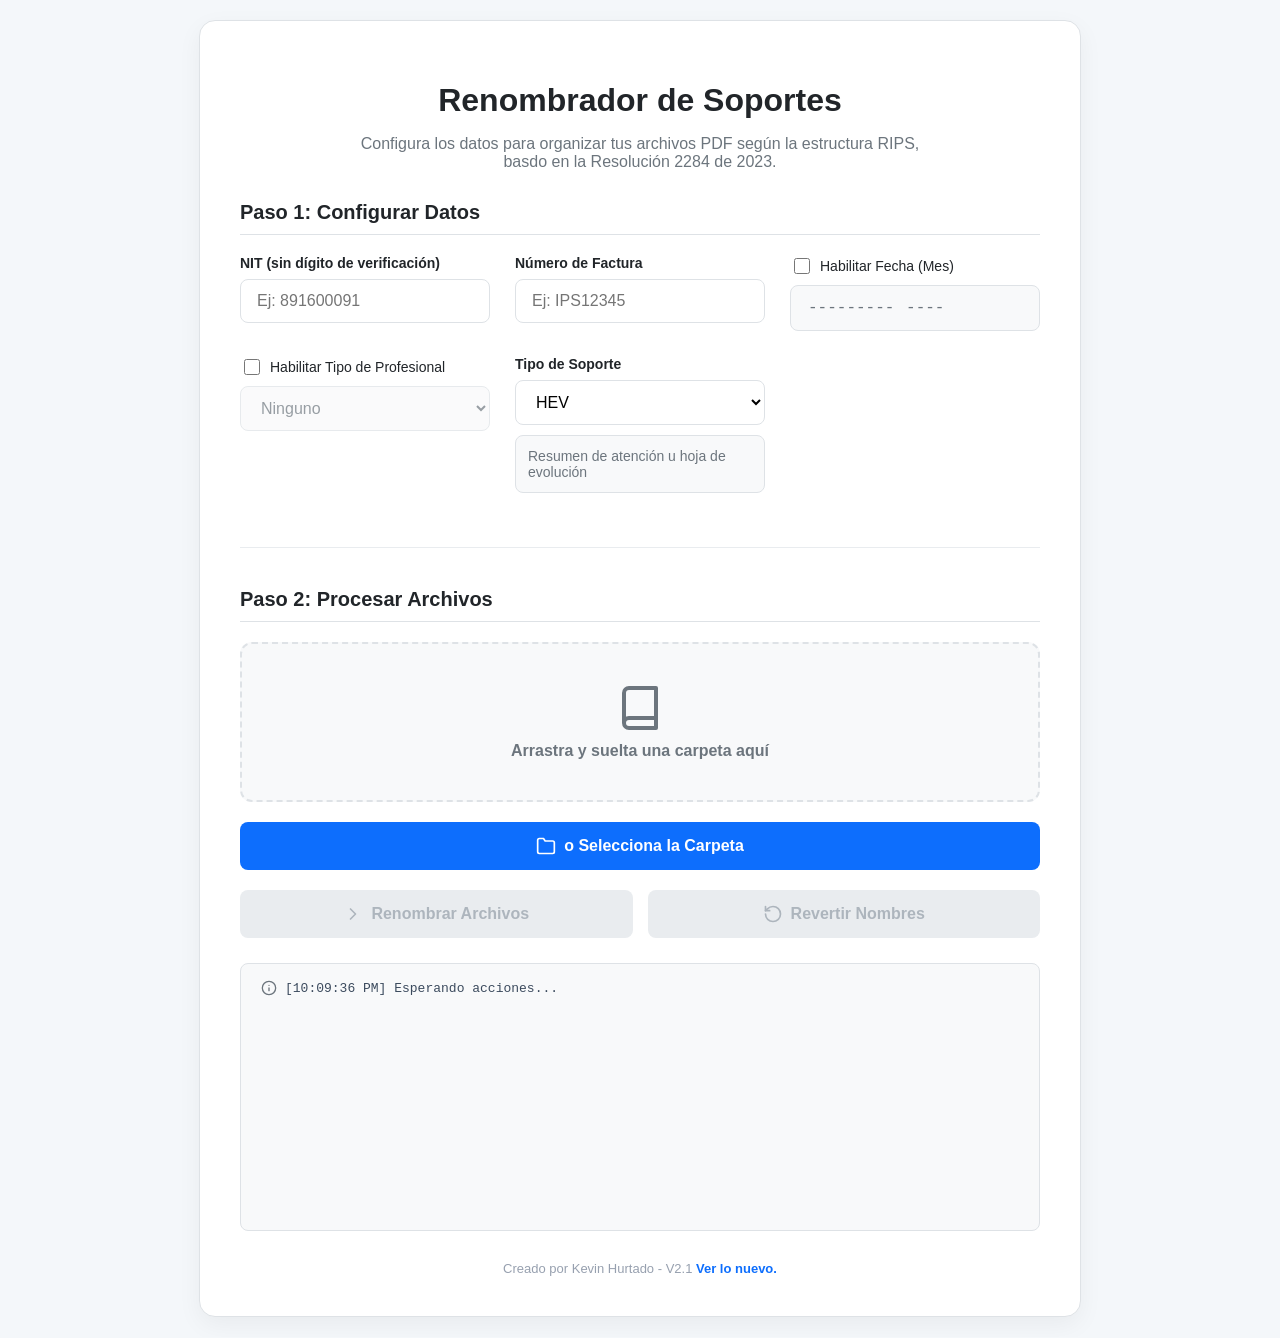
==== commit 70648d2a: "Add files via upload" ====
--- a/index.html
+++ b/index.html
@@ -145,6 +145,66 @@
 
         hr { border: none; border-top: 1px solid #e9ecef; margin: 40px 0; }
         footer { margin-top: 30px; font-size: 13px; color: #97a0af; text-align: center; }
+        footer a { color: var(--primary-blue); text-decoration: none; font-weight: 600; }
+        footer a:hover { text-decoration: underline; }
+
+        /* Estilos de la Ventana Modal */
+        .modal-overlay {
+            position: fixed;
+            top: 0;
+            left: 0;
+            width: 100%;
+            height: 100%;
+            background-color: rgba(0, 0, 0, 0.6);
+            display: none; /* Oculta por defecto */
+            justify-content: center;
+            align-items: center;
+            z-index: 1000;
+        }
+
+        .modal-content {
+            background-color: var(--container-bg);
+            padding: 30px 40px;
+            border-radius: 12px;
+            box-shadow: 0 10px 30px rgba(0,0,0,0.1);
+            width: 90%;
+            max-width: 500px;
+            position: relative;
+            text-align: left;
+            animation: slide-down 0.3s ease-out;
+        }
+
+        @keyframes slide-down {
+            from { transform: translateY(-30px); opacity: 0; }
+            to { transform: translateY(0); opacity: 1; }
+        }
+
+        .modal-content h2 {
+            margin-top: 0;
+            margin-bottom: 15px;
+            font-size: 22px;
+            color: var(--text-primary);
+        }
+
+        .modal-content p {
+            font-size: 16px;
+            line-height: 1.6;
+            color: var(--text-secondary);
+        }
+
+        .modal-close {
+            position: absolute;
+            top: 15px;
+            right: 20px;
+            font-size: 28px;
+            font-weight: bold;
+            color: var(--text-secondary);
+            cursor: pointer;
+            transition: color 0.2s;
+        }
+        .modal-close:hover {
+            color: var(--text-primary);
+        }
     </style>
 </head>
 <body>
@@ -163,7 +223,7 @@
             </div>
             <div>
                 <label for="codigo-input">Número de Factura</label>
-                <input type="text" id="codigo-input" class="input-field" placeholder="Ej: FVE12345">
+                <input type="text" id="codigo-input" class="input-field" placeholder="Ej: IPS12345">
             </div>
              <div>
                 <label class="checkbox-label">
@@ -200,6 +260,7 @@
                     <option value="HAU" title="Hoja atención de urgencia">HAU</option>
                     <option value="HAO" title="Hoja atención odontológica">HAO</option>
                     <option value="HAM" title="Hoja de administración de medicamentos">HAM</option>
+                    <option value="OTR" title="Autorización, documento y factura">OTR</option>
                     <option value="PDE" title="Evidencia del envío del trámite respectivo">PDE</option>
                 </select>
                 <p id="prefix-description" class="prefix-description"></p>
@@ -234,8 +295,21 @@
         <div id="log-container"></div>
 
         <footer>
-            Creado por Kevin Hurtado - V2.1 Modern
+            Creado por Kevin Hurtado - V2.1 <a href="#" id="open-changelog">Ver lo nuevo.</a>
         </footer>
+    </div>
+
+    <div id="changelog-modal" class="modal-overlay">
+        <div class="modal-content">
+            <span class="modal-close">&times;</span>
+            <h2>Novedades de la Versión 2.1</h2>
+            <p>
+                Se agregó: <strong>"Revertir Nombres"</strong> para restaurar los nombres originales (la herramienta debe estar configurada con los mismos datos con los que se renombraron).
+	     <p>
+		Se agregó: <strong>Carga de Sesión</strong> ahora se guarda el último NIT utilizado en el almacenamiento local del navegador para agilizar futuros usos.
+		</p>
+            </p>
+        </div>
     </div>
 
     <script>
@@ -433,7 +507,34 @@
         renameBtn.addEventListener('click', () => processFiles('rename'));
         revertBtn.addEventListener('click', () => processFiles('revert'));
 
+        // --- Lógica de la Ventana Modal ---
+        const openChangelogLink = document.getElementById('open-changelog');
+        const changelogModal = document.getElementById('changelog-modal');
+        const closeModalBtn = changelogModal.querySelector('.modal-close');
+
+        function showModal() {
+            changelogModal.style.display = 'flex';
+        }
+
+        function hideModal() {
+            changelogModal.style.display = 'none';
+        }
+
+        openChangelogLink.addEventListener('click', (e) => {
+            e.preventDefault(); // Previene que la página salte al inicio
+            showModal();
+        });
+
+        closeModalBtn.addEventListener('click', hideModal);
+
+        // Cierra la modal si se hace clic fuera del contenido
+        changelogModal.addEventListener('click', (e) => {
+            if (e.target === changelogModal) {
+                hideModal();
+            }
+        });
+
     </script>
 
 </body>
-</html>
+</html>
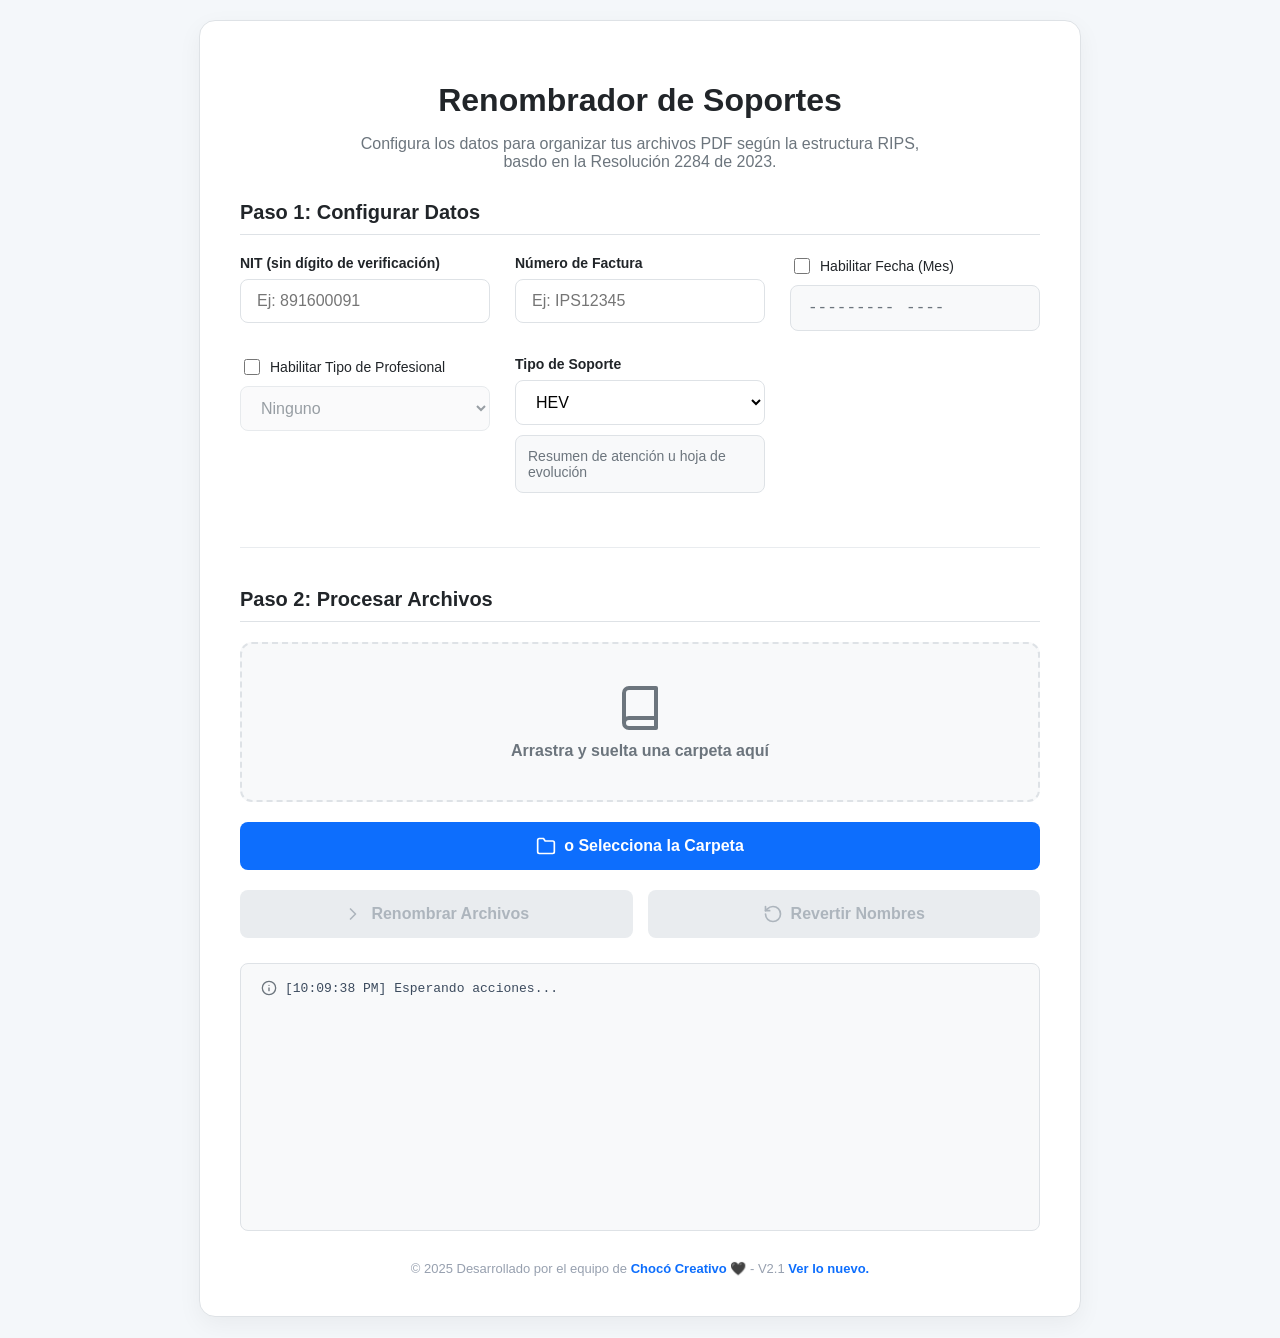
==== commit ec4a1a81: "Update index.html" ====
--- a/index.html
+++ b/index.html
@@ -295,7 +295,7 @@
         <div id="log-container"></div>
 
         <footer>
-            Creado por Kevin Hurtado - V2.1 <a href="#" id="open-changelog">Ver lo nuevo.</a>
+            © 2025 Desarrollado por el equipo de <a href="https://chococreativo.com.co/proyectos" target="_blank">Chocó Creativo 🖤</a> - V2.1 <a href="#" id="open-changelog">Ver lo nuevo.</a>
         </footer>
     </div>
 
@@ -537,4 +537,5 @@
     </script>
 
 </body>
-</html>+
+</html>
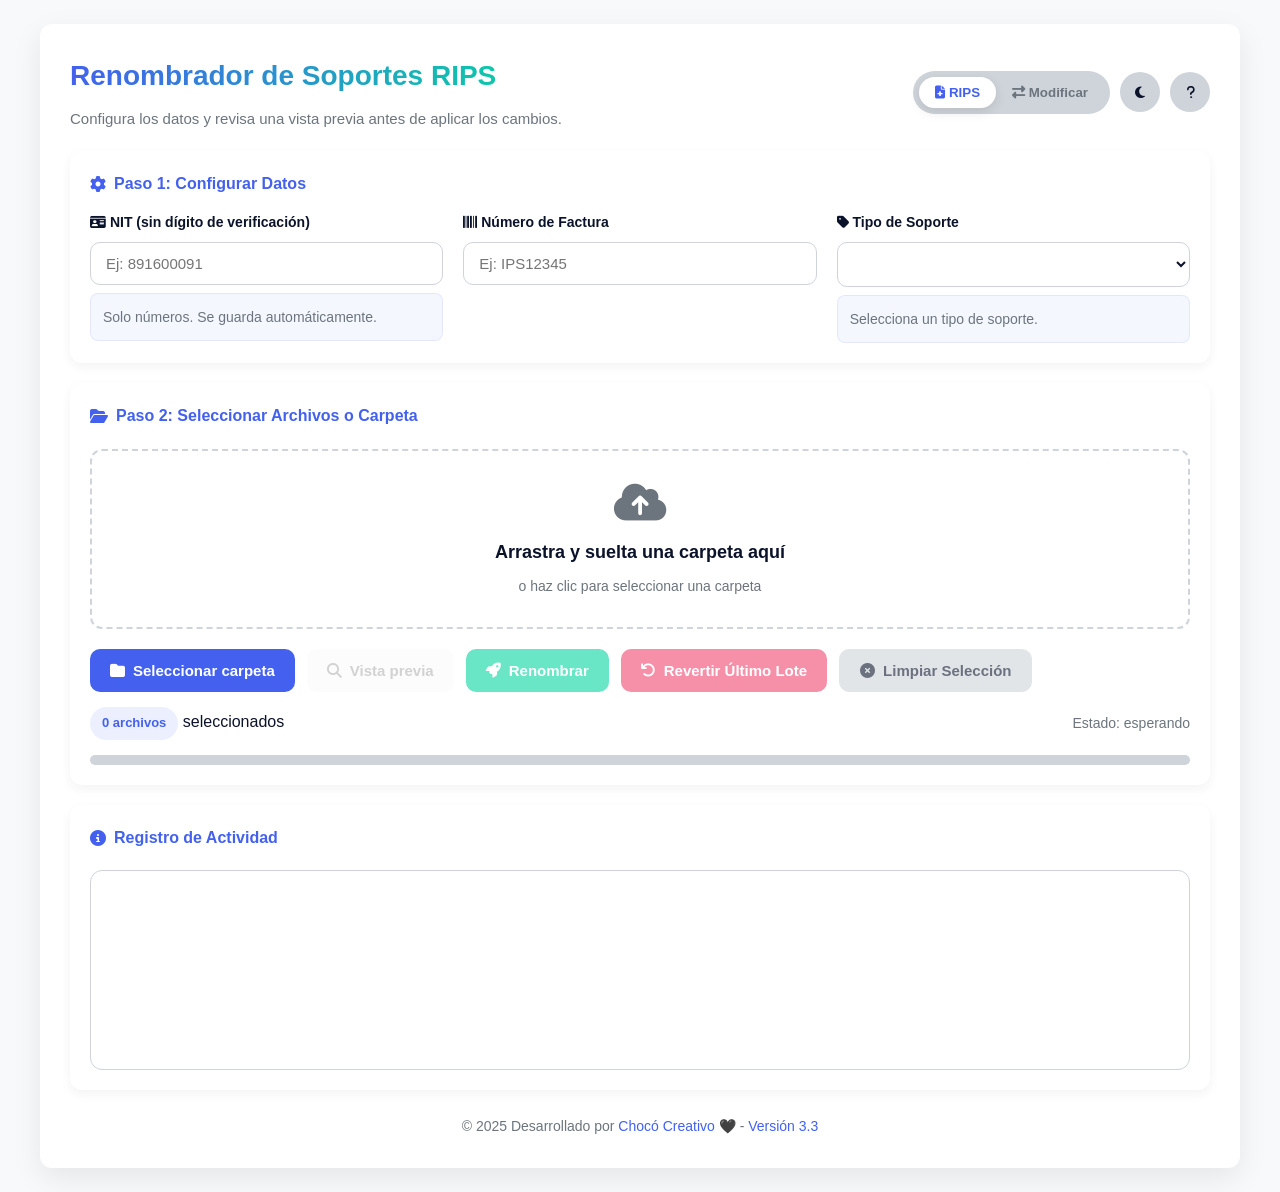
==== commit 12a9c13e: "Add files via upload" ====
--- a/index.html
+++ b/index.html
@@ -3,539 +3,235 @@
 <head>
     <meta charset="UTF-8">
     <meta name="viewport" content="width=device-width, initial-scale=1.0">
-    <title>Renombrador y Reversor de Soportes RIPS</title>
-    <style>
-        :root {
-            --bg-color: #f4f7fa;
-            --container-bg: #ffffff;
-            --primary-blue: #0d6efd;
-            --primary-blue-hover: #0b5ed7;
-            --primary-green: #198754;
-            --primary-green-hover: #157347;
-            --primary-red: #dc3545;
-            --primary-red-hover: #bb2d3b;
-            --text-primary: #212529;
-            --text-secondary: #6c757d;
-            --border-color: #dee2e6;
-            --shadow: 0px 8px 24px rgba(0, 0, 0, 0.05);
-            --font-family: -apple-system, BlinkMacSystemFont, "Segoe UI", Roboto, Helvetica, Arial, sans-serif;
-        }
-
-        body {
-            font-family: var(--font-family);
-            background-color: var(--bg-color);
-            color: var(--text-primary);
-            display: flex;
-            justify-content: center;
-            align-items: center;
-            min-height: 100vh;
-            margin: 0;
-            padding: 20px;
-            box-sizing: border-box;
-            -webkit-font-smoothing: antialiased;
-            -moz-osx-font-smoothing: grayscale;
-        }
-
-        .container {
-            background-color: var(--container-bg);
-            padding: 40px;
-            border-radius: 16px;
-            box-shadow: var(--shadow);
-            width: 100%;
-            max-width: 800px;
-            border: 1px solid var(--border-color);
-        }
-
-        .header { text-align: center; margin-bottom: 30px; }
-        .header h1 { font-size: 32px; font-weight: 700; color: var(--text-primary); margin-bottom: 8px; }
-        .header p { color: var(--text-secondary); margin-bottom: 0; font-size: 16px; max-width: 600px; margin-left: auto; margin-right: auto; }
-        
-        .section-title {
-            font-size: 20px;
-            font-weight: 600;
-            margin-bottom: 20px;
-            text-align: left;
-            border-bottom: 1px solid var(--border-color);
-            padding-bottom: 10px;
-        }
-
-        .config-grid {
-            display: grid;
-            grid-template-columns: repeat(auto-fit, minmax(250px, 1fr));
-            gap: 25px;
-            text-align: left;
-            margin-bottom: 25px;
-        }
-
-        label { font-weight: 600; margin-bottom: 8px; display: block; font-size: 14px; }
-        .checkbox-label { display: flex; align-items: center; font-weight: 500; margin-bottom: 8px; cursor: pointer; }
-        .checkbox-label input { margin-right: 10px; width: 16px; height: 16px; }
-
-        .input-field, select {
-            padding: 12px 16px;
-            font-size: 16px;
-            border-radius: 8px;
-            border: 1px solid var(--border-color);
-            width: 100%;
-            box-sizing: border-box;
-            transition: border-color 0.2s, box-shadow 0.2s;
-            background-color: #fff;
-        }
-
-        .input-field:focus, select:focus {
-            outline: none;
-            border-color: var(--primary-blue);
-            box-shadow: 0 0 0 4px rgba(13, 110, 253, 0.15);
-        }
-        
-        input:disabled, select:disabled { background-color: #f8f9fa; cursor: not-allowed; color: var(--text-secondary); }
-
-        .prefix-description {
-            font-size: 14px; color: var(--text-secondary); background-color: #f8f9fa;
-            border: 1px solid var(--border-color); padding: 12px; border-radius: 8px;
-            margin-top: 10px; text-align: left; min-height: 20px;
-        }
-
-        .button-group { display: grid; grid-template-columns: 1fr 1fr; gap: 15px; margin-top: 20px; }
-        .button {
-            display: inline-flex;
-            align-items: center;
-            justify-content: center;
-            gap: 8px;
-            padding: 14px 20px; font-size: 16px; font-weight: 600; border: none;
-            border-radius: 8px; cursor: pointer; transition: all 0.2s ease-in-out;
-            width: 100%; box-sizing: border-box;
-        }
-        .button:active { transform: scale(0.97); }
-        .button-primary { background-color: var(--primary-blue); color: white; }
-        .button-primary:hover { background-color: var(--primary-blue-hover); box-shadow: 0 4px 12px rgba(13, 110, 253, 0.2); }
-        .button-secondary { background-color: var(--primary-green); color: white; }
-        .button-secondary:hover { background-color: var(--primary-green-hover); box-shadow: 0 4px 12px rgba(25, 135, 84, 0.2); }
-        .button-danger { background-color: var(--primary-red); color: white; }
-        .button-danger:hover { background-color: var(--primary-red-hover); box-shadow: 0 4px 12px rgba(220, 53, 69, 0.2); }
-        .button:disabled { background-color: #e9ecef; color: #adb5bd; cursor: not-allowed; box-shadow: none; }
-        .button svg { width: 20px; height: 20px; }
-
-        #log-container {
-            margin-top: 25px; padding: 8px; background-color: #f8f9fa; border-radius: 8px;
-            text-align: left; height: 250px; overflow-y: auto; font-family: 'SF Mono', 'Courier New', monospace;
-            font-size: 13px; border: 1px solid var(--border-color);
-        }
-        
-        .log-entry { 
-            display: flex; align-items: center; gap: 8px;
-            padding: 8px 12px; border-bottom: 1px solid #e9ecef; 
-        }
-        .log-entry:last-child { border-bottom: none; }
-        .log-icon { width: 16px; height: 16px; flex-shrink: 0; }
-        .log-success { color: #146c43; }
-        .log-error { color: #b02a37; }
-        .log-info { color: #3b4a5d; }
-
-        #drop-zone {
-            display: flex; flex-direction: column; align-items: center; justify-content: center; gap: 10px;
-            font-weight: 600; color: var(--text-secondary); margin: 20px 0; padding: 40px 20px;
-            border-radius: 12px; background-color: #f8f9fa; border: 2px dashed var(--border-color);
-            transition: all 0.3s ease; cursor: pointer; text-align: center;
-        }
-        #drop-zone.drag-over { border-color: var(--primary-blue); background-color: #e9f2ff; color: var(--primary-blue); }
-        #drop-zone svg { width: 48px; height: 48px; transition: transform 0.3s ease; }
-        #drop-zone.drag-over svg { transform: scale(1.1); }
-        .drop-zone-success { border-color: var(--primary-green) !important; color: var(--primary-green) !important; background-color: #e8f3ee !important; }
-
-        hr { border: none; border-top: 1px solid #e9ecef; margin: 40px 0; }
-        footer { margin-top: 30px; font-size: 13px; color: #97a0af; text-align: center; }
-        footer a { color: var(--primary-blue); text-decoration: none; font-weight: 600; }
-        footer a:hover { text-decoration: underline; }
-
-        /* Estilos de la Ventana Modal */
-        .modal-overlay {
-            position: fixed;
-            top: 0;
-            left: 0;
-            width: 100%;
-            height: 100%;
-            background-color: rgba(0, 0, 0, 0.6);
-            display: none; /* Oculta por defecto */
-            justify-content: center;
-            align-items: center;
-            z-index: 1000;
-        }
-
-        .modal-content {
-            background-color: var(--container-bg);
-            padding: 30px 40px;
-            border-radius: 12px;
-            box-shadow: 0 10px 30px rgba(0,0,0,0.1);
-            width: 90%;
-            max-width: 500px;
-            position: relative;
-            text-align: left;
-            animation: slide-down 0.3s ease-out;
-        }
-
-        @keyframes slide-down {
-            from { transform: translateY(-30px); opacity: 0; }
-            to { transform: translateY(0); opacity: 1; }
-        }
-
-        .modal-content h2 {
-            margin-top: 0;
-            margin-bottom: 15px;
-            font-size: 22px;
-            color: var(--text-primary);
-        }
-
-        .modal-content p {
-            font-size: 16px;
-            line-height: 1.6;
-            color: var(--text-secondary);
-        }
-
-        .modal-close {
-            position: absolute;
-            top: 15px;
-            right: 20px;
-            font-size: 28px;
-            font-weight: bold;
-            color: var(--text-secondary);
-            cursor: pointer;
-            transition: color 0.2s;
-        }
-        .modal-close:hover {
-            color: var(--text-primary);
-        }
-    </style>
+    <title>Herramienta de Renombrado de Archivos</title>
+    <link rel="stylesheet" href="https://cdnjs.cloudflare.com/ajax/libs/font-awesome/6.4.0/css/all.min.css">
+    <link rel="stylesheet" href="style.css">
 </head>
 <body>
-
-    <div class="container">
-        <header class="header">
-            <h1>Renombrador de Soportes</h1>
-            <p>Configura los datos para organizar tus archivos PDF según la estructura RIPS, basdo en la Resolución 2284 de 2023.</p>
+    <div class="container" id="app">
+        <header>
+            <div class="header-title">
+                <h1>Renombrador de Soportes RIPS</h1>
+                <p class="lead" id="main-subtitle">Configura los datos y revisa una vista previa antes de aplicar los cambios.</p>
+            </div>
+            <div class="controls">
+                <div class="toggle-switch" role="tablist" aria-label="Seleccionar herramienta">
+                    <button id="toggle-rips" class="active" role="tab" aria-selected="true">
+                        <i class="fas fa-file-medical"></i> RIPS
+                    </button>
+                    <button id="toggle-remover" role="tab" aria-selected="false">
+                        <i class="fas fa-exchange-alt"></i> Modificar
+                    </button>
+                </div>
+                <button id="theme-toggle" class="theme-toggle" aria-label="Cambiar tema">
+                    <i class="fas fa-moon"></i>
+                </button>
+                <button id="help-toggle" class="help-toggle" aria-label="Mostrar ayuda">
+                    <i class="fas fa-question"></i>
+                </button>
+            </div>
         </header>
 
-        <h3 class="section-title">Paso 1: Configurar Datos</h3>
-        <div class="config-grid">
-            <div>
-                <label for="nit-input">NIT (sin dígito de verificación)</label>
-                <input type="text" id="nit-input" class="input-field" placeholder="Ej: 891600091">
-            </div>
-            <div>
-                <label for="codigo-input">Número de Factura</label>
-                <input type="text" id="codigo-input" class="input-field" placeholder="Ej: IPS12345">
-            </div>
-             <div>
-                <label class="checkbox-label">
-                    <input type="checkbox" id="enable-fecha-checkbox"> Habilitar Fecha (Mes)
-                </label>
-                <input type="month" id="fecha-input" class="input-field" disabled>
-            </div>
-            <div>
-                <label class="checkbox-label">
-                    <input type="checkbox" id="enable-profesional-checkbox"> Habilitar Tipo de Profesional
-                </label>
-                <select id="tipo-profesional-input" class="input-field" disabled>
-                    <option value="">Ninguno</option>
-                    <option value="MED">MED (Médico)</option>
-                    <option value="ENF">ENF (Enfermera)</option>
-                    <option value="PED">PED (Pediatría)</option>
-                </select>
-            </div>
-            <div>
-                <label for="prefix-select">Tipo de Soporte</label>
-                <select id="prefix-select" class="input-field">
-                    <option value="HEV" title="Resumen de atención u hoja de evolución">HEV</option>
-                    <option value="EPI" title="Epicrisis">EPI</option>
-                    <option value="PDX" title="Resultado de los procedimientos de apoyo diagnóstico">PDX</option>
-                    <option value="DQX" title="Descripción quirúrgica">DQX</option>
-                    <option value="RAN" title="Registro de anestesia">RAN</option>
-                    <option value="CRC" title="Comprobante de recibido del usuario">CRC</option>
-                    <option value="TAP" title="Traslado asistencial Pacientes">TAP</option>
-                    <option value="TNA" title="Transporte no asistencial ambulatorio de la persona">TNA</option>
-                    <option value="FAT" title="Factura de venta por el cobro a la aseguradora SOAT o la ADRES">FAT</option>
-                    <option value="FMO" title="Factura de venta del material de osteosíntesis">FMO</option>
-                    <option value="OPF" title="Orden o prescripción facultativa">OPF</option>
-                    <option value="LDP" title="Lista de precios">LDP</option>
-                    <option value="HAU" title="Hoja atención de urgencia">HAU</option>
-                    <option value="HAO" title="Hoja atención odontológica">HAO</option>
-                    <option value="HAM" title="Hoja de administración de medicamentos">HAM</option>
-                    <option value="OTR" title="Autorización, documento y factura">OTR</option>
-                    <option value="PDE" title="Evidencia del envío del trámite respectivo">PDE</option>
-                </select>
-                <p id="prefix-description" class="prefix-description"></p>
-            </div>
-        </div>
-
-        <hr>
-
-        <h3 class="section-title">Paso 2: Procesar Archivos</h3>
-        
-        <div id="drop-zone">
-            <svg xmlns="http://www.w3.org/2000/svg" width="24" height="24" viewBox="0 0 24 24" fill="none" stroke="currentColor" stroke-width="2" stroke-linecap="round" stroke-linejoin="round"><path d="M4 19.5v-15A2.5 2.5 0 0 1 6.5 2H20v20H6.5a2.5 2.5 0 0 1 0-5H20"></path></svg>
-            <span id="drop-zone-text">Arrastra y suelta una carpeta aquí</span>
-        </div>
-        
-        <button id="select-folder-btn" class="button button-primary">
-            <svg xmlns="http://www.w3.org/2000/svg" width="24" height="24" viewBox="0 0 24 24" fill="none" stroke="currentColor" stroke-width="2" stroke-linecap="round" stroke-linejoin="round"><path d="M22 19a2 2 0 0 1-2 2H4a2 2 0 0 1-2-2V5a2 2 0 0 1 2-2h5l2 3h9a2 2 0 0 1 2 2z"></path></svg>
-            o Selecciona la Carpeta
-        </button>
-        
-        <div class="button-group">
-            <button id="rename-btn" class="button button-secondary" disabled>
-                <svg xmlns="http://www.w3.org/2000/svg" width="24" height="24" viewBox="0 0 24 24" fill="none" stroke="currentColor" stroke-width="2" stroke-linecap="round" stroke-linejoin="round"><path d="m9 18 6-6-6-6"></path></svg>
-                Renombrar Archivos
-            </button>
-            <button id="revert-btn" class="button button-danger" disabled>
-                <svg xmlns="http://www.w3.org/2000/svg" width="24" height="24" viewBox="0 0 24 24" fill="none" stroke="currentColor" stroke-width="2" stroke-linecap="round" stroke-linejoin="round"><path d="M3 12a9 9 0 1 0 9-9 9.75 9.75 0 0 0-6.74 2.74L3 8"></path><path d="M3 3v5h5"></path></svg>
-                Revertir Nombres
-            </button>
-        </div>
-        
-        <div id="log-container"></div>
+        <div class="card">
+            <div class="card-title">
+                <i class="fas fa-cog"></i>
+                <span id="config-title">Paso 1: Configurar Datos</span>
+            </div>
+            
+            <div id="tool-rips">
+                <div class="grid" role="form">
+                    <div>
+                        <label for="nit-input"><i class="fas fa-id-card"></i> NIT (sin dígito de verificación)</label>
+                        <input id="nit-input" class="input" type="text" inputmode="numeric" placeholder="Ej: 891600091" />
+                        <div class="description">Solo números. Se guarda automáticamente.</div>
+                    </div>
+                    <div>
+                        <label for="codigo-input"><i class="fas fa-barcode"></i> Número de Factura</label>
+                        <input id="codigo-input" class="input" type="text" placeholder="Ej: IPS12345" />
+                    </div>
+                    <div>
+                        <label for="prefix-select"><i class="fas fa-tag"></i> Tipo de Soporte</label>
+                        <select id="prefix-select" class="input"></select>
+                        <p id="prefix-desc" class="description">Selecciona un tipo de soporte.</p>
+                    </div>
+                </div>
+            </div>
+
+            <div id="tool-remover" class="hidden">
+                 <div class="grid" role="form">
+                    <div>
+                        <label class="checkbox-inline"><input id="enable-doctype-checkbox" type="checkbox" /> Tipo de Documento</label>
+                        <select id="tipo-documento-input" class="input" disabled></select>
+                    </div>
+                    <div>
+                        <label class="checkbox-inline"><input id="enable-ext-quitar-checkbox" type="checkbox" /> Extensión a quitar</label>
+                        <select id="extQuitar" class="input" disabled></select>
+                    </div>
+                    <div>
+                        <label class="checkbox-inline"><input id="enable-fecha-checkbox" type="checkbox" /> Fecha (Mes) a Poner</label>
+                        <input id="fecha-input" class="input" type="month" disabled />
+                    </div>
+                    <div>
+                        <label class="checkbox-inline"><input id="enable-profesional-checkbox" type="checkbox" /> Tipo de Profesional</label>
+                        <select id="tipo-profesional-input" class="input" disabled></select>
+                    </div>
+                </div>
+            </div>
+        </div>
+
+        <div class="card">
+            <div class="card-title">
+                <i class="fas fa-folder-open"></i>
+                <span>Paso 2: Seleccionar Archivos o Carpeta</span>
+            </div>
+
+            <div id="drop-zone" class="drop-area" role="region" aria-label="Área de selección">
+                <i class="fas fa-cloud-upload-alt"></i>
+                <div class="drop-title">Arrastra y suelta una carpeta aquí</div>
+                <div class="drop-subtitle">o haz clic para seleccionar una carpeta</div>
+                <input id="folder-input" type="file" webkitdirectory directory multiple class="file-input" />
+            </div>
+
+            <div class="action-buttons">
+                <button id="select-btn" class="btn btn-primary"><i class="fas fa-folder"></i> Seleccionar carpeta</button>
+                <button id="preview-btn" class="btn" disabled><i class="fas fa-search"></i> Vista previa</button>
+                <button id="confirm-rename-btn" class="btn btn-secondary" disabled><i class="fas fa-rocket"></i> Renombrar</button>
+                <button id="revert-btn" class="btn btn-danger" disabled><i class="fas fa-undo"></i> Revertir Último Lote</button>
+                <button id="clear-btn" class="btn btn-light" disabled><i class="fas fa-times-circle"></i> Limpiar Selección</button>
+            </div>
+
+            <div class="stats">
+                <div><span class="badge" id="stat-count">0 archivos</span> seleccionados</div>
+                <div class="status" id="stat-status">Estado: esperando</div>
+            </div>
+
+            <div class="progress-wrap">
+                <div class="progress"><div class="progress-bar" role="progressbar"></div></div>
+            </div>
+        </div>
+
+        <div class="card">
+            <div class="card-title">
+                <i class="fas fa-info-circle"></i>
+                <span>Registro de Actividad</span>
+            </div>
+            <div id="log-container" class="log-container" aria-live="polite"></div>
+        </div>
 
         <footer>
-            © 2025 Desarrollado por el equipo de <a href="https://chococreativo.com.co/proyectos" target="_blank">Chocó Creativo 🖤</a> - V2.1 <a href="#" id="open-changelog">Ver lo nuevo.</a>
-        </footer>
-    </div>
-
-    <div id="changelog-modal" class="modal-overlay">
-        <div class="modal-content">
-            <span class="modal-close">&times;</span>
-            <h2>Novedades de la Versión 2.1</h2>
-            <p>
-                Se agregó: <strong>"Revertir Nombres"</strong> para restaurar los nombres originales (la herramienta debe estar configurada con los mismos datos con los que se renombraron).
-	     <p>
-		Se agregó: <strong>Carga de Sesión</strong> ahora se guarda el último NIT utilizado en el almacenamiento local del navegador para agilizar futuros usos.
-		</p>
-            </p>
-        </div>
-    </div>
-
-    <script>
-        const selectFolderBtn = document.getElementById('select-folder-btn');
-        const renameBtn = document.getElementById('rename-btn');
-        const revertBtn = document.getElementById('revert-btn');
-        const prefixSelect = document.getElementById('prefix-select');
-        const nitInput = document.getElementById('nit-input');
-        const codigoInput = document.getElementById('codigo-input');
-        const fechaInput = document.getElementById('fecha-input');
-        const tipoProfesionalInput = document.getElementById('tipo-profesional-input');
-        const logContainer = document.getElementById('log-container');
-        const prefixDescription = document.getElementById('prefix-description');
-        const dropZone = document.getElementById('drop-zone');
-        const dropZoneText = document.getElementById('drop-zone-text');
-        const enableFechaCheckbox = document.getElementById('enable-fecha-checkbox');
-        const enableProfesionalCheckbox = document.getElementById('enable-profesional-checkbox');
-
-        let directoryHandle = null;
-
-        const ICONS = {
-            success: `<svg class="log-icon" xmlns="http://www.w3.org/2000/svg" width="24" height="24" viewBox="0 0 24 24" fill="none" stroke="#198754" stroke-width="2" stroke-linecap="round" stroke-linejoin="round"><path d="M22 11.08V12a10 10 0 1 1-5.93-9.14"></path><polyline points="22 4 12 14.01 9 11.01"></polyline></svg>`,
-            error: `<svg class="log-icon" xmlns="http://www.w3.org/2000/svg" width="24" height="24" viewBox="0 0 24 24" fill="none" stroke="#dc3545" stroke-width="2" stroke-linecap="round" stroke-linejoin="round"><circle cx="12" cy="12" r="10"></circle><line x1="12" y1="8" x2="12" y2="12"></line><line x1="12" y1="16" x2="12.01" y2="16"></line></svg>`,
-            info: `<svg class="log-icon" xmlns="http://www.w3.org/2000/svg" width="24" height="24" viewBox="0 0 24 24" fill="none" stroke="#6c757d" stroke-width="2" stroke-linecap="round" stroke-linejoin="round"><circle cx="12" cy="12" r="10"></circle><line x1="12" y1="16" x2="12" y2="12"></line><line x1="12" y1="8" x2="12.01" y2="8"></line></svg>`
-        };
-
-        document.addEventListener('DOMContentLoaded', () => {
-            updateDescription();
-            const savedNIT = localStorage.getItem('savedRipsNIT');
-            if (savedNIT) {
-                nitInput.value = savedNIT;
-                logMessage('NIT cargado desde la sesión anterior.', 'info');
-            } else {
-                logMessage('Esperando acciones...', 'info');
-            }
-        });
-
-        nitInput.addEventListener('input', () => localStorage.setItem('savedRipsNIT', nitInput.value));
-        prefixSelect.addEventListener('change', updateDescription);
-
-        enableFechaCheckbox.addEventListener('change', function() {
-            fechaInput.disabled = !this.checked;
-            if (!this.checked) fechaInput.value = '';
-        });
-
-        enableProfesionalCheckbox.addEventListener('change', function() {
-            tipoProfesionalInput.disabled = !this.checked;
-            if (!this.checked) tipoProfesionalInput.value = '';
-        });
-
-        function updateDescription() {
-            const selectedOption = prefixSelect.options[prefixSelect.selectedIndex];
-            prefixDescription.textContent = selectedOption.title || 'Selecciona un tipo de soporte.';
-        }
-
-        function logMessage(message, type = 'info') {
-            const entry = document.createElement('div');
-            entry.classList.add('log-entry', `log-${type}`);
-            entry.innerHTML = `${ICONS[type]} <span>[${new Date().toLocaleTimeString()}] ${message}</span>`;
-            logContainer.appendChild(entry);
-            logContainer.scrollTop = logContainer.scrollHeight;
-        }
-
-        async function handleDirectorySelection(handle) {
-            try {
-                directoryHandle = handle;
-                const permissionStatus = await directoryHandle.requestPermission({ mode: 'readwrite' });
-                if (permissionStatus === 'granted') {
-                    dropZoneText.textContent = `Carpeta: "${directoryHandle.name}"`;
-                    dropZone.classList.add('drop-zone-success');
-                    renameBtn.disabled = false;
-                    revertBtn.disabled = false;
-                    logMessage(`Permiso concedido para la carpeta: ${directoryHandle.name}`, 'success');
-                } else { throw new Error('Permiso de acceso a la carpeta denegado.'); }
-            } catch (error) {
-                directoryHandle = null;
-                renameBtn.disabled = true;
-                revertBtn.disabled = true;
-                dropZoneText.textContent = 'Error al procesar la carpeta.';
-                dropZone.classList.remove('drop-zone-success');
-                logMessage(`Error: ${error.message}`, 'error');
-            }
-        }
-
-        selectFolderBtn.addEventListener('click', async () => {
-            try {
-                if (typeof window.showDirectoryPicker !== 'function') throw new Error('Tu navegador no soporta la selección de carpetas.');
-                await handleDirectorySelection(await window.showDirectoryPicker());
-            } catch (error) { if (error.name !== 'AbortError') logMessage(`Error al seleccionar: ${error.message}`, 'error'); }
-        });
-
-        dropZone.addEventListener('dragover', (e) => { e.preventDefault(); e.currentTarget.classList.add('drag-over'); });
-        dropZone.addEventListener('dragleave', (e) => e.currentTarget.classList.remove('drag-over'));
-        dropZone.addEventListener('drop', async (e) => {
-            e.preventDefault();
-            e.currentTarget.classList.remove('drag-over');
-            try {
-                const handle = await e.dataTransfer.items[0].getAsFileSystemHandle();
-                if (handle.kind === 'directory') await handleDirectorySelection(handle);
-                else logMessage('Error: Por favor, arrastra solo una carpeta.', 'error');
-            } catch(error) {
-                logMessage('Error al procesar el arrastre: ' + error.message, 'error');
-            }
-        });
-
-        async function processFiles(action) {
-            if (!directoryHandle) return logMessage('Error: Debes seleccionar una carpeta.', 'error');
-
-            const tipoSoporte = prefixSelect.value;
-            const nit = nitInput.value;
-            const codigo = codigoInput.value;
-
-            if (!tipoSoporte || !nit || !codigo) return logMessage('Error: NIT, No. Factura y Tipo de Soporte son obligatorios.', 'error');
-
-            renameBtn.disabled = true; revertBtn.disabled = true;
-            logMessage(`Iniciando ${action.toUpperCase()}...`, 'info');
-            let filesProcessed = 0;
-            const prefixToMatch = `${tipoSoporte}_${nit}_${codigo}_`;
-
-            try {
-                for await (const entry of directoryHandle.values()) {
-                    if (entry.kind !== 'file') continue;
-
-                    let success = false;
-                    if (action === 'rename' && entry.name.toLowerCase().endsWith('.pdf')) {
-                        success = await renameFile(entry, prefixToMatch);
-                    } else if (action === 'revert' && entry.name.startsWith(prefixToMatch)) {
-                        success = await revertFile(entry, prefixToMatch);
-                    }
-                    if (success) filesProcessed++;
-                }
-            } catch (error) { logMessage(`Error general: ${error.message}`, 'error'); } 
-            finally {
-                const actionText = action === 'rename' ? 'renombraron' : 'restauraron';
-                logMessage(`Proceso finalizado. Se ${actionText} ${filesProcessed} archivos.`, 'info');
-                if (directoryHandle) logMessage(`<b>¡Listo! Revisa la carpeta "${directoryHandle.name}".</b>`, 'success');
-                renameBtn.disabled = false; revertBtn.disabled = false;
-            }
-        }
-        
-        async function renameFile(entry, newNamePrefix) {
-            const dotIndex = entry.name.lastIndexOf('.');
-            const baseName = entry.name.substring(0, dotIndex);
-            const extension = entry.name.substring(dotIndex);
-
-            const mesSuffix = enableFechaCheckbox.checked && fechaInput.value ? `_${fechaInput.value.split('-')[1]}` : '';
-            const profesionalSuffix = enableProfesionalCheckbox.checked && tipoProfesionalInput.value ? `_${tipoProfesionalInput.value}` : '';
-            
-            const newName = `${newNamePrefix}${baseName}${mesSuffix}${profesionalSuffix}${extension}`;
-            
-            return await moveFile(entry, newName);
-        }
-        
-        async function revertFile(entry, prefixToMatch) {
-            const dotIndex = entry.name.lastIndexOf('.');
-            let nameWithoutExt = entry.name.substring(0, dotIndex);
-            const extension = entry.name.substring(dotIndex);
-
-            if (enableProfesionalCheckbox.checked && tipoProfesionalInput.value) {
-                const profesionalSuffix = `_${tipoProfesionalInput.value}`;
-                if (nameWithoutExt.endsWith(profesionalSuffix)) nameWithoutExt = nameWithoutExt.slice(0, -profesionalSuffix.length);
-            }
-            if (enableFechaCheckbox.checked && fechaInput.value) {
-                const mesSuffix = `_${fechaInput.value.split('-')[1]}`;
-                if (nameWithoutExt.endsWith(mesSuffix)) nameWithoutExt = nameWithoutExt.slice(0, -mesSuffix.length);
-            }
-
-            let originalBaseName = nameWithoutExt.substring(prefixToMatch.length);
-            if (!originalBaseName) {
-                logMessage(`No se pudo extraer el nombre original de '${entry.name}'. Saltando.`, 'error');
-                return false;
-            }
-            const newName = originalBaseName.includes('.') ? originalBaseName : originalBaseName + extension;
-
-            return await moveFile(entry, newName);
-        }
-
-        async function moveFile(entry, newName) {
-            try {
-                const file = await entry.getFile();
-                const newFileHandle = await directoryHandle.getFileHandle(newName, { create: true });
-                const writable = await newFileHandle.createWritable();
-                await writable.write(file);
-                await writable.close();
-                await directoryHandle.removeEntry(entry.name);
-                
-                logMessage(`'${entry.name}' -> '${newName}'`, 'success');
-                return true;
-            } catch (fileError) {
-                logMessage(`Error procesando '${entry.name}': ${fileError.message}`, 'error');
-                return false;
-            }
-        }
-
-        renameBtn.addEventListener('click', () => processFiles('rename'));
-        revertBtn.addEventListener('click', () => processFiles('revert'));
-
-        // --- Lógica de la Ventana Modal ---
-        const openChangelogLink = document.getElementById('open-changelog');
-        const changelogModal = document.getElementById('changelog-modal');
-        const closeModalBtn = changelogModal.querySelector('.modal-close');
-
-        function showModal() {
-            changelogModal.style.display = 'flex';
-        }
-
-        function hideModal() {
-            changelogModal.style.display = 'none';
-        }
-
-        openChangelogLink.addEventListener('click', (e) => {
-            e.preventDefault(); // Previene que la página salte al inicio
-            showModal();
-        });
-
-        closeModalBtn.addEventListener('click', hideModal);
-
-        // Cierra la modal si se hace clic fuera del contenido
-        changelogModal.addEventListener('click', (e) => {
-            if (e.target === changelogModal) {
-                hideModal();
-            }
-        });
-
-    </script>
+            © 2025 Desarrollado por <a href="https://chococreativo.com.co/proyectos" target="_blank" rel="noopener">Chocó Creativo 🖤</a> - 
+            <a href="#" id="version-link">Versión 3.3</a>
+          </footer>
+    </div>
+
+    <div id="preview-modal" class="modal-overlay">
+        <div class="modal">
+            <div class="modal-header">
+                <h3 class="modal-title"><i class="fas fa-list-alt"></i> Vista Previa de Cambios</h3>
+                <button class="close-btn" data-modal-close="preview-modal">×</button>
+            </div>
+            <div class="modal-content">
+                <p>Se van a modificar <strong id="preview-count">0</strong> archivos. Revisa los cambios antes de continuar.</p>
+                <div class="file-list" id="preview-list"></div>
+            </div>
+            <div class="modal-actions">
+                <button class="btn" data-modal-close="preview-modal">Cerrar</button>
+                <button id="apply-from-preview-btn" class="btn btn-secondary"><i class="fas fa-check"></i> Aplicar Cambios</button>
+            </div>
+        </div>
+    </div>
+    
+    <div id="confirm-modal" class="modal-overlay">
+        <div class="modal">
+            <div class="modal-header">
+                <h3 class="modal-title"><i class="fas fa-rocket"></i> Confirmar Cambios</h3>
+                <button class="close-btn" data-modal-close="confirm-modal">×</button>
+            </div>
+            <div class="modal-content">
+                <p>Se van a renombrar <strong id="confirm-count">0</strong> archivos. Esta acción modificará los archivos en tu disco.</p>
+                <div class="file-list" id="confirm-list"></div>
+            </div>
+            <div class="modal-actions">
+                <button class="btn" data-modal-close="confirm-modal">Cancelar</button>
+                <button id="apply-confirm" class="btn btn-secondary">Aplicar cambios</button>
+            </div>
+        </div>
+    </div>
+
+    <div id="success-modal" class="modal-overlay">
+        <div class="modal">
+            <div class="success-animation">
+                <div class="checkmark">✓</div>
+                <div>
+                    <h3 class="modal-title" id="success-title">Proceso completado</h3>
+                    <p id="success-msg">Se renombraron X archivos correctamente.</p>
+                </div>
+            </div>
+            <div class="modal-actions">
+                <button class="btn btn-primary" data-modal-close="success-modal">Aceptar</button>
+            </div>
+        </div>
+    </div>
+
+    <div id="help-modal" class="modal-overlay">
+        <div class="modal">
+            <div class="modal-header">
+                <h3 class="modal-title"><i class="fas fa-life-ring"></i> Ayuda y Soporte</h3>
+                <button class="close-btn" data-modal-close="help-modal">×</button>
+            </div>
+            <div class="modal-content">
+                <div class="tutorial-tabs">
+                    <div class="tutorial-tab active" data-tab="tutorial">
+                        <i class="fas fa-graduation-cap"></i> ¿Cómo funciona?
+                    </div>
+                    <div class="tutorial-tab" data-tab="support">
+                        <i class="fas fa-paper-plane"></i> Soporte y Sugerencias
+                    </div>
+                </div>
+                <div class="tutorial-content active" id="tutorial-content">
+                    </div>
+                <div class="tutorial-content" id="support-content">
+                    <h4>¿Encontraste un error o tienes una idea?</h4>
+                    <p>Tu opinión es muy valiosa para mejorar esta herramienta. Si encuentras un comportamiento inesperado o tienes una sugerencia para una nueva función, no dudes en comunicárnoslo.</p>
+                    <p>La mejor manera de hacerlo es enviando un correo electrónico. Hemos preparado un enlace que pre-rellena la información necesaria para que nos sea más fácil ayudarte.</p>
+                    <br>
+                    <a href="mailto:agente.chococreativo@gmail.com?subject=Sugerencia/Error en Renombrador RIPS v3.3&body=Hola, tengo una sugerencia/reporte de error:%0A%0A**Describe tu idea o el problema:**%0A%0A**Pasos para reproducir el error (si aplica):**%0A1. ...%0A2. ...%0A%0A¡Gracias!" class="btn btn-primary">
+                        <i class="fas fa-envelope"></i> Enviar Correo de Soporte
+                    </a>
+                    <div class="description" style="margin-top: 15px;">
+                        Esto abrirá tu cliente de correo electrónico por defecto (Gmail, Outlook, etc.) con los campos de destinatario y asunto ya completados.
+                    </div>
+                </div>
+            </div>
+             <div class="modal-actions">
+                <button class="btn btn-primary" data-modal-close="help-modal">Entendido</button>
+            </div>
+        </div>
+    </div>
+
+	<div id="version-modal" class="modal-overlay">
+        <div class="modal">
+            <div class="modal-header">
+                <h3 class="modal-title"><i class="fas fa-star"></i> Novedades de la Versión 3.3</h3>
+                <button class="close-btn" data-modal-close="version-modal">×</button>
+            </div>
+            <div class="modal-content">
+                <p>Esta versión incluye una reestructuración completa del código para mayor estabilidad y nuevas funciones de usabilidad.</p>
+                <h4>Novedades Principales</h4>
+                <ul>
+                    <li><strong>Función de Revertir Mejorada:</strong> Ahora puedes deshacer el último lote de archivos renombrados de forma segura desde la propia aplicación.</li>
+                    <li><strong>Sección de Ayuda y Soporte:</strong> Se centralizó toda la ayuda en un nuevo modal interactivo.</li>
+                    <li><strong>Mejoras de Interfaz:</strong> La vista previa ya no es una ventana emergente y se añadió un botón para limpiar la selección de archivos.</li>
+                    <li><strong>Corrección de Errores:</strong> Se mejoró la lógica de los menús desplegables.</li>
+                </ul>
+            </div>
+            <div class="modal-actions">
+                <button class="btn btn-primary" data-modal-close="version-modal">Entendido</button>
+            </div>
+        </div>
+    </div>
+
+    <script type="module" src="js/main.js"></script>
 
 </body>
-
-</html>
+</html>
--- a/style.css
+++ b/style.css
@@ -0,0 +1,154 @@
+:root {
+    --primary: #4361ee;
+    --primary-dark: #3a56d4;
+    --secondary: #06d6a0;
+    --danger: #ef476f;
+    --dark: #0b132b;
+    --light: #f8f9fa;
+    --gray: #6c757d;
+    --gray-light: #ced4da;
+    --card-bg: #ffffff;
+    --border-radius: 12px;
+    --shadow: 0 10px 30px rgba(0,0,0,0.08);
+    --transition: all 0.3s ease;
+}
+.dark-theme {
+    --primary: #5e72e4;
+    --primary-dark: #4d5fd0;
+    --secondary: #07e5a7;
+    --dark: #f8f9fa;
+    --light: #121212;
+    --gray: #98a0b0;
+    --gray-light: #2a2a2a;
+    --card-bg: #1e1e1e;
+    --shadow: 0 10px 30px rgba(0,0,0,0.3);
+}
+* { box-sizing: border-box; margin: 0; padding: 0; }
+body {
+    font-family: 'Segoe UI', 'Roboto', 'Helvetica', 'Arial', sans-serif;
+    margin: 0;
+    min-height: 100vh;
+    display: flex;
+    align-items: center;
+    justify-content: center;
+    padding: 24px;
+    background: var(--light);
+    color: var(--dark);
+    transition: var(--transition);
+    line-height: 1.6;
+}
+.container {
+    width: 100%;
+    max-width: 1200px;
+    background: var(--card-bg);
+    border-radius: var(--border-radius);
+    padding: 30px;
+    box-shadow: var(--shadow);
+    transition: var(--transition);
+}
+header {
+    display: flex;
+    gap: 16px;
+    align-items: center;
+    justify-content: space-between;
+    margin-bottom: 20px;
+    flex-wrap: wrap;
+}
+h1 {
+    margin: 0;
+    font-size: 28px;
+    font-weight: 700;
+    background: linear-gradient(90deg, var(--primary), var(--secondary));
+    -webkit-background-clip: text;
+    -webkit-text-fill-color: transparent;
+}
+.lead { margin: 8px 0 0; color: var(--gray); font-size: 15px; }
+.controls { display: flex; gap: 10px; align-items: center; }
+.toggle-switch { display: flex; background: var(--gray-light); border-radius: 100px; padding: 6px; }
+.toggle-switch button { border: 0; background: transparent; padding: 8px 16px; border-radius: 100px; cursor: pointer; font-weight: 600; color: var(--gray); transition: var(--transition); }
+.toggle-switch button.active { background: var(--card-bg); box-shadow: 0 4px 12px rgba(0,0,0,0.1); color: var(--primary); }
+.theme-toggle, .help-toggle {
+    border-radius: 50%; border: none; background: var(--gray-light); color: var(--dark);
+    cursor: pointer; transition: var(--transition); display: flex;
+    align-items: center; justify-content: center; width: 40px; height: 40px;
+}
+.theme-toggle:hover, .help-toggle:hover { background: var(--primary); color: white; }
+.card { background: var(--card-bg); border-radius: var(--border-radius); padding: 20px; margin-bottom: 20px; box-shadow: 0 4px 12px rgba(0,0,0,0.05); }
+.card-title { font-size: 16px; font-weight: 600; margin-bottom: 15px; color: var(--primary); display: flex; align-items: center; gap: 8px; }
+.grid { display: grid; gap: 20px; grid-template-columns: repeat(auto-fit, minmax(250px, 1fr)); }
+label { display: block; font-weight: 600; margin-bottom: 8px; font-size: 14px; }
+.input, select { width: 100%; padding: 12px 15px; border: 1px solid var(--gray-light); border-radius: 10px; background: var(--card-bg); color: var(--dark); font-size: 15px; transition: var(--transition); }
+.input:focus, select:focus { outline: none; border-color: var(--primary); box-shadow: 0 0 0 4px rgba(67, 97, 238, 0.15); }
+.checkbox-inline { display: flex; gap: 8px; align-items: center; cursor: pointer; user-select: none; margin-bottom: 10px; }
+.checkbox-inline input[type="checkbox"] { width: 18px; height: 18px; }
+.description { padding: 12px; border-radius: 8px; background: rgba(67, 97, 238, 0.05); border: 1px solid rgba(67, 97, 238, 0.1); color: var(--gray); font-size: 14px; margin-top: 8px; }
+.drop-area { margin-top: 20px; padding: 30px; border-radius: var(--border-radius); border: 2px dashed var(--gray-light); text-align: center; cursor: pointer; background: var(--card-bg); transition: var(--transition); }
+.drop-area.drag-over { border-color: var(--primary); background: rgba(67, 97, 238, 0.05); color: var(--primary); }
+.drop-area i { font-size: 42px; margin-bottom: 15px; color: var(--gray); }
+.drop-area.drag-over i { color: var(--primary); }
+.drop-title { font-weight: 700; font-size: 18px; margin-bottom: 8px; }
+.drop-subtitle { color: var(--gray); font-size: 14px; }
+.file-input { display: none; }
+.action-buttons { display: flex; gap: 12px; margin-top: 20px; flex-wrap: wrap; }
+.btn { padding: 12px 20px; border-radius: 10px; border: 0; font-weight: 600; cursor: pointer; transition: var(--transition); display: inline-flex; align-items: center; justify-content: center; gap: 8px; font-size: 15px; text-decoration: none; }
+.btn-primary { background: var(--primary); color: white; }
+.btn-primary:hover { background: var(--primary-dark); }
+.btn-secondary { background: var(--secondary); color: white; }
+.btn-secondary:hover { opacity: 0.9; }
+.btn-danger { background: var(--danger); color: white; }
+.btn-danger:hover { opacity: 0.9; }
+.btn-light { background: var(--gray-light); color: var(--dark); border: 1px solid var(--gray-light); }
+.btn-light:hover { background: var(--gray); color: white; }
+.btn:disabled { opacity: 0.6; cursor: not-allowed; }
+.stats { display: flex; justify-content: space-between; align-items: center; margin-top: 15px; }
+.badge { display: inline-block; padding: 6px 12px; border-radius: 100px; background: rgba(67, 97, 238, 0.1); color: var(--primary); font-weight: 700; font-size: 13px; }
+.status { font-size: 14px; color: var(--gray); }
+.progress-wrap { margin-top: 15px; }
+.progress { height: 10px; background: var(--gray-light); border-radius: 100px; overflow: hidden; margin-top: 10px; }
+.progress-bar { height: 100%; width: 0%; transition: width 0.3s ease; background: linear-gradient(90deg, var(--primary), var(--secondary)); }
+.log-container { margin-top: 20px; padding: 15px; border-radius: var(--border-radius); height: 200px; overflow: auto; border: 1px solid var(--gray-light); background: var(--card-bg); font-family: monospace; font-size: 13px; }
+.log-entry { padding: 8px 0; border-bottom: 1px dashed rgba(120,120,120,0.1); display: flex; gap: 8px; align-items: center; }
+.log-success { color: var(--secondary); }
+.log-error { color: var(--danger); }
+.log-info { color: var(--gray); }
+footer { margin-top: 25px; font-size: 14px; color: var(--gray); text-align: center; }
+footer a { color: var(--primary); text-decoration: none; }
+footer a:hover { text-decoration: underline; }
+.hidden { display: none; }
+.modal-overlay { position: fixed; top: 0; left: 0; right: 0; bottom: 0; background: rgba(0,0,0,0.7); display: none; align-items: center; justify-content: center; z-index: 1000; padding: 20px; }
+.modal-overlay.active { display: flex; }
+.modal { width: 100%; max-width: 900px; background: var(--card-bg); border-radius: var(--border-radius); padding: 25px; box-shadow: 0 20px 40px rgba(0,0,0,0.2); max-height: 90vh; overflow-y: auto; }
+.modal-header { display: flex; justify-content: space-between; align-items: center; margin-bottom: 20px; }
+.modal-title { font-size: 22px; font-weight: 700; color: var(--primary); }
+.close-btn { background: transparent; border: none; font-size: 24px; cursor: pointer; color: var(--gray); }
+.close-btn:hover { color: var(--danger); }
+.modal-content { margin-bottom: 25px; }
+.file-list { max-height: 300px; overflow: auto; border: 1px solid var(--gray-light); padding: 15px; border-radius: var(--border-radius); background: rgba(0,0,0,0.02); font-family: monospace; font-size: 13px; }
+.file-item { display: flex; justify-content: space-between; padding: 8px 0; border-bottom: 1px solid var(--gray-light); }
+.file-item:last-child { border-bottom: none; }
+.file-original { color: var(--gray); text-decoration: line-through; }
+.file-new { color: var(--secondary); font-weight: 600; }
+.modal-actions { display: flex; gap: 12px; justify-content: flex-end; }
+.success-animation { display: flex; align-items: center; gap: 15px; margin-bottom: 20px; }
+.checkmark { width: 50px; height: 50px; border-radius: 50%; display: flex; align-items: center; justify-content: center; background: linear-gradient(180deg, var(--secondary), #10a070); color: white; font-size: 24px; animation: pop 0.5s forwards; }
+@keyframes pop { 0% { transform: scale(0); } 70% { transform: scale(1.2); } 100% { transform: scale(1); } }
+.tutorial-tabs { display: flex; border-bottom: 1px solid var(--gray-light); margin-bottom: 20px; }
+.tutorial-tab { padding: 12px 20px; cursor: pointer; font-weight: 600; color: var(--gray); border-bottom: 3px solid transparent; }
+.tutorial-tab.active { color: var(--primary); border-bottom: 3px solid var(--primary); }
+.tutorial-content { display: none; }
+.tutorial-content.active { display: block; }
+.step { display: flex; align-items: flex-start; margin-bottom: 25px; }
+.step-number { width: 36px; height: 36px; border-radius: 50%; background: var(--primary); color: white; display: flex; align-items: center; justify-content: center; font-weight: bold; margin-right: 15px; flex-shrink: 0; }
+.step-content p { color: var(--gray); margin-bottom: 10px; }
+.step-title { font-weight: 600; margin-bottom: 8px; color: var(--dark); }
+.step-example { background: rgba(67, 97, 238, 0.05); border-radius: 8px; padding: 12px; font-family: monospace; font-size: 14px; margin-top: 8px; border-left: 3px solid var(--primary); }
+.selection-mode { display: flex; align-items: center; gap: 10px; margin-top: 15px; padding: 10px; background: rgba(67, 97, 238, 0.05); border-radius: 8px; font-size: 14px; }
+.mode-indicator { display: inline-flex; padding: 4px 10px; border-radius: 100px; background: var(--primary); color: white; font-size: 12px; font-weight: 600; }
+@media (max-width: 768px) {
+    .container { padding: 20px; }
+    header { flex-direction: column; align-items: flex-start; }
+    .controls { width: 100%; justify-content: space-between; }
+    .action-buttons { flex-direction: column; }
+    .btn { width: 100%; justify-content: center; }
+    .grid { grid-template-columns: 1fr; }
+}
